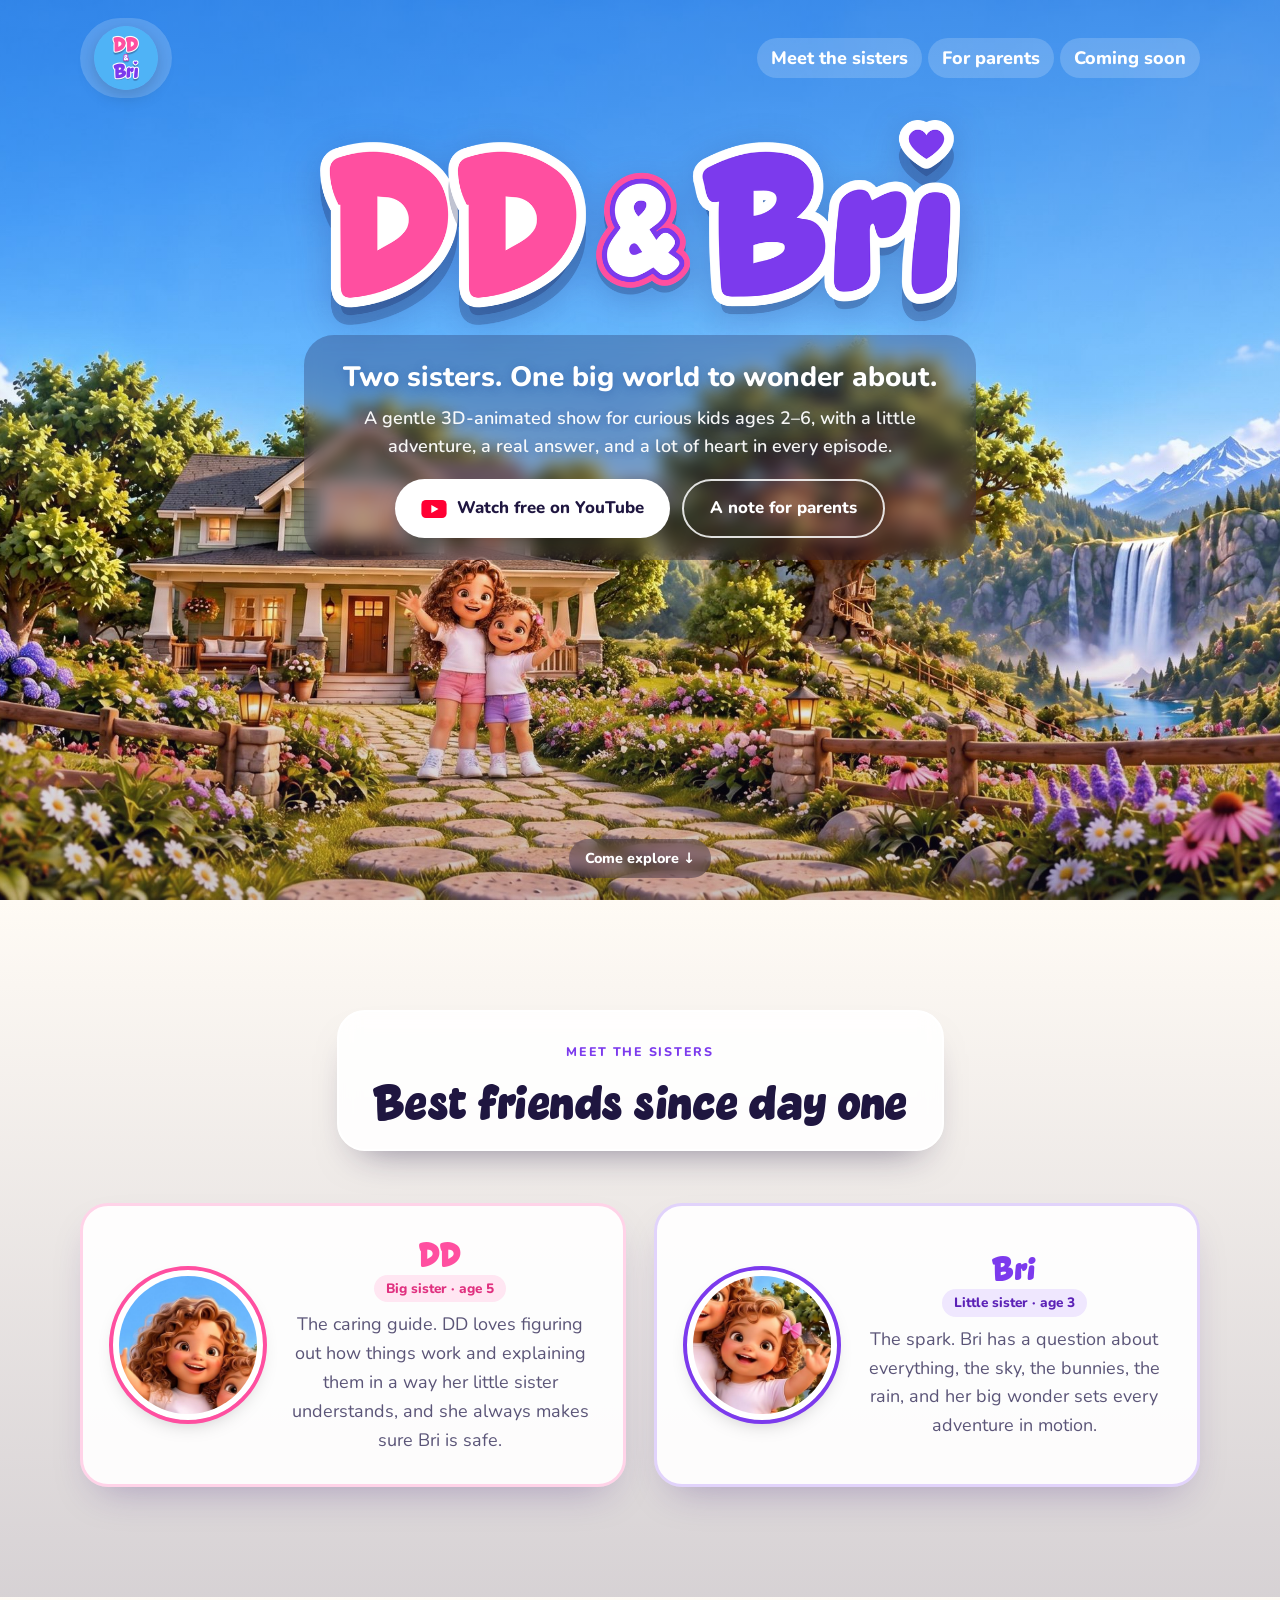
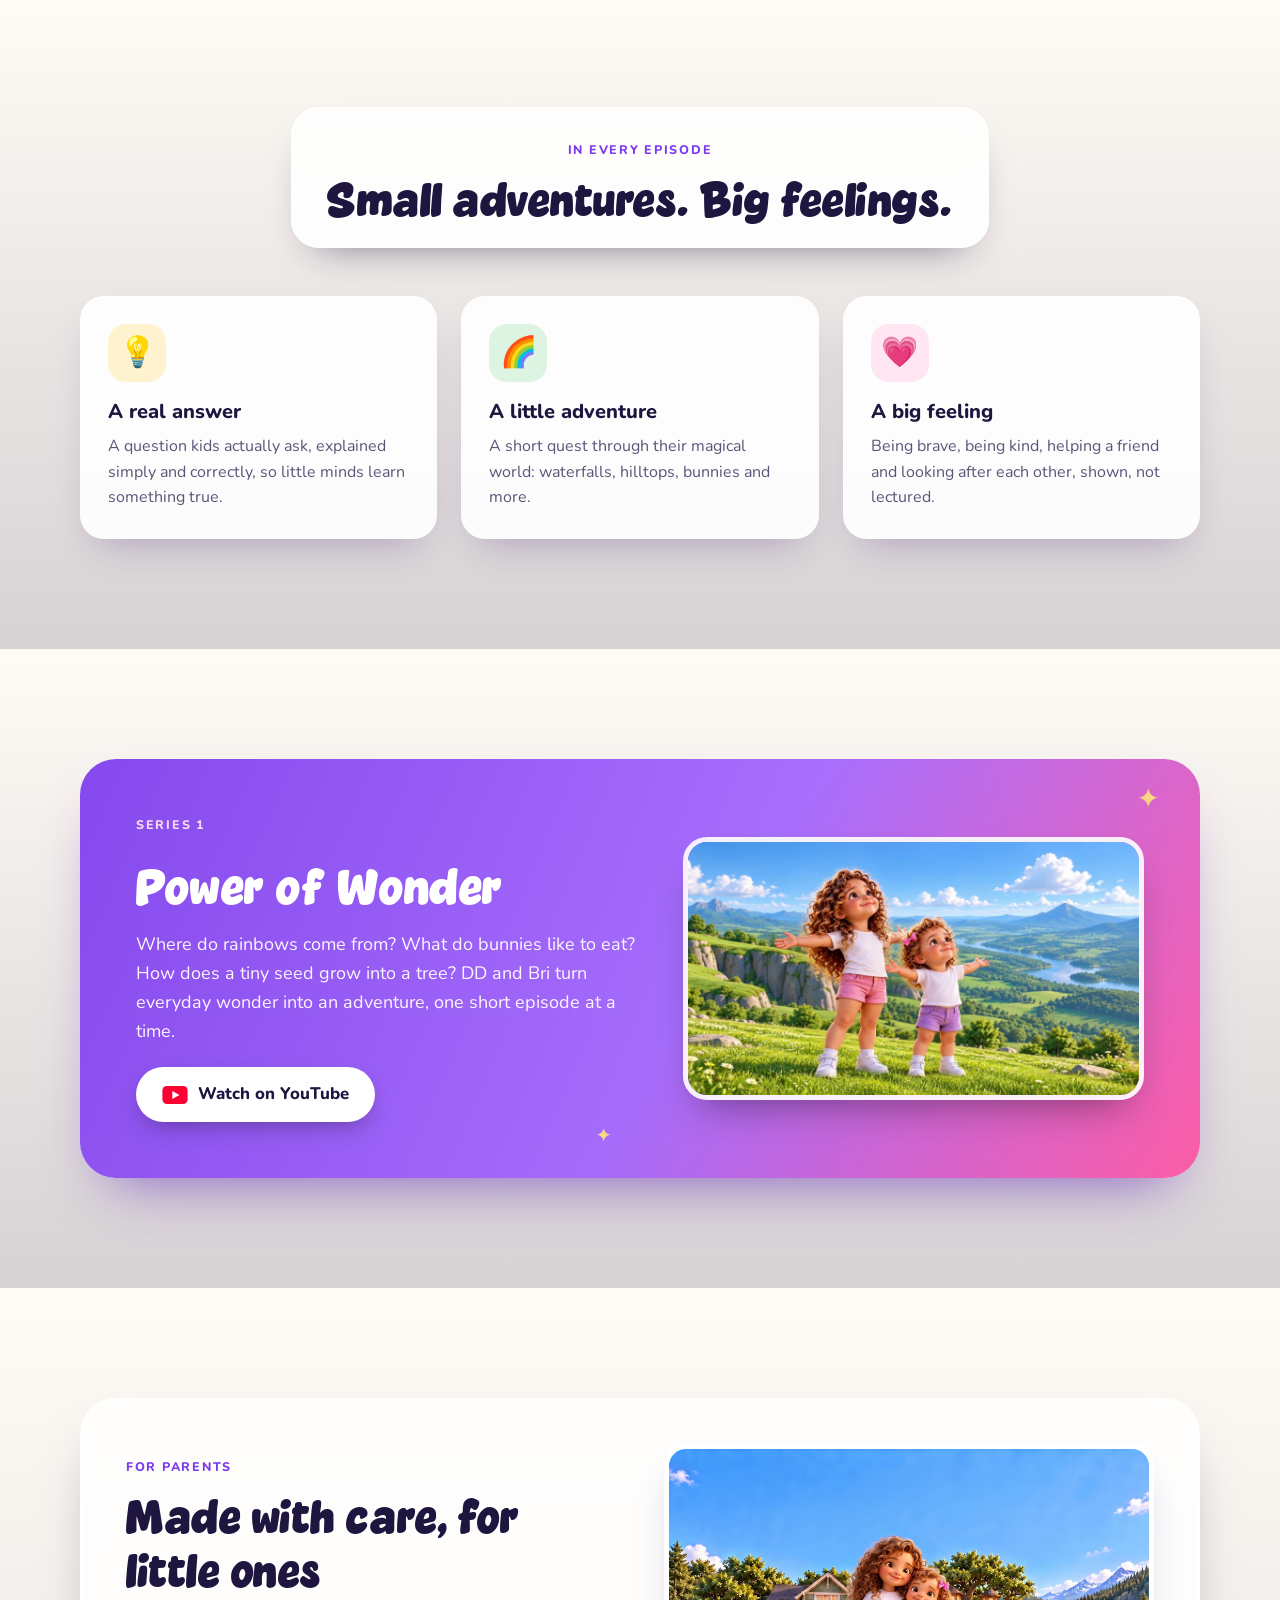
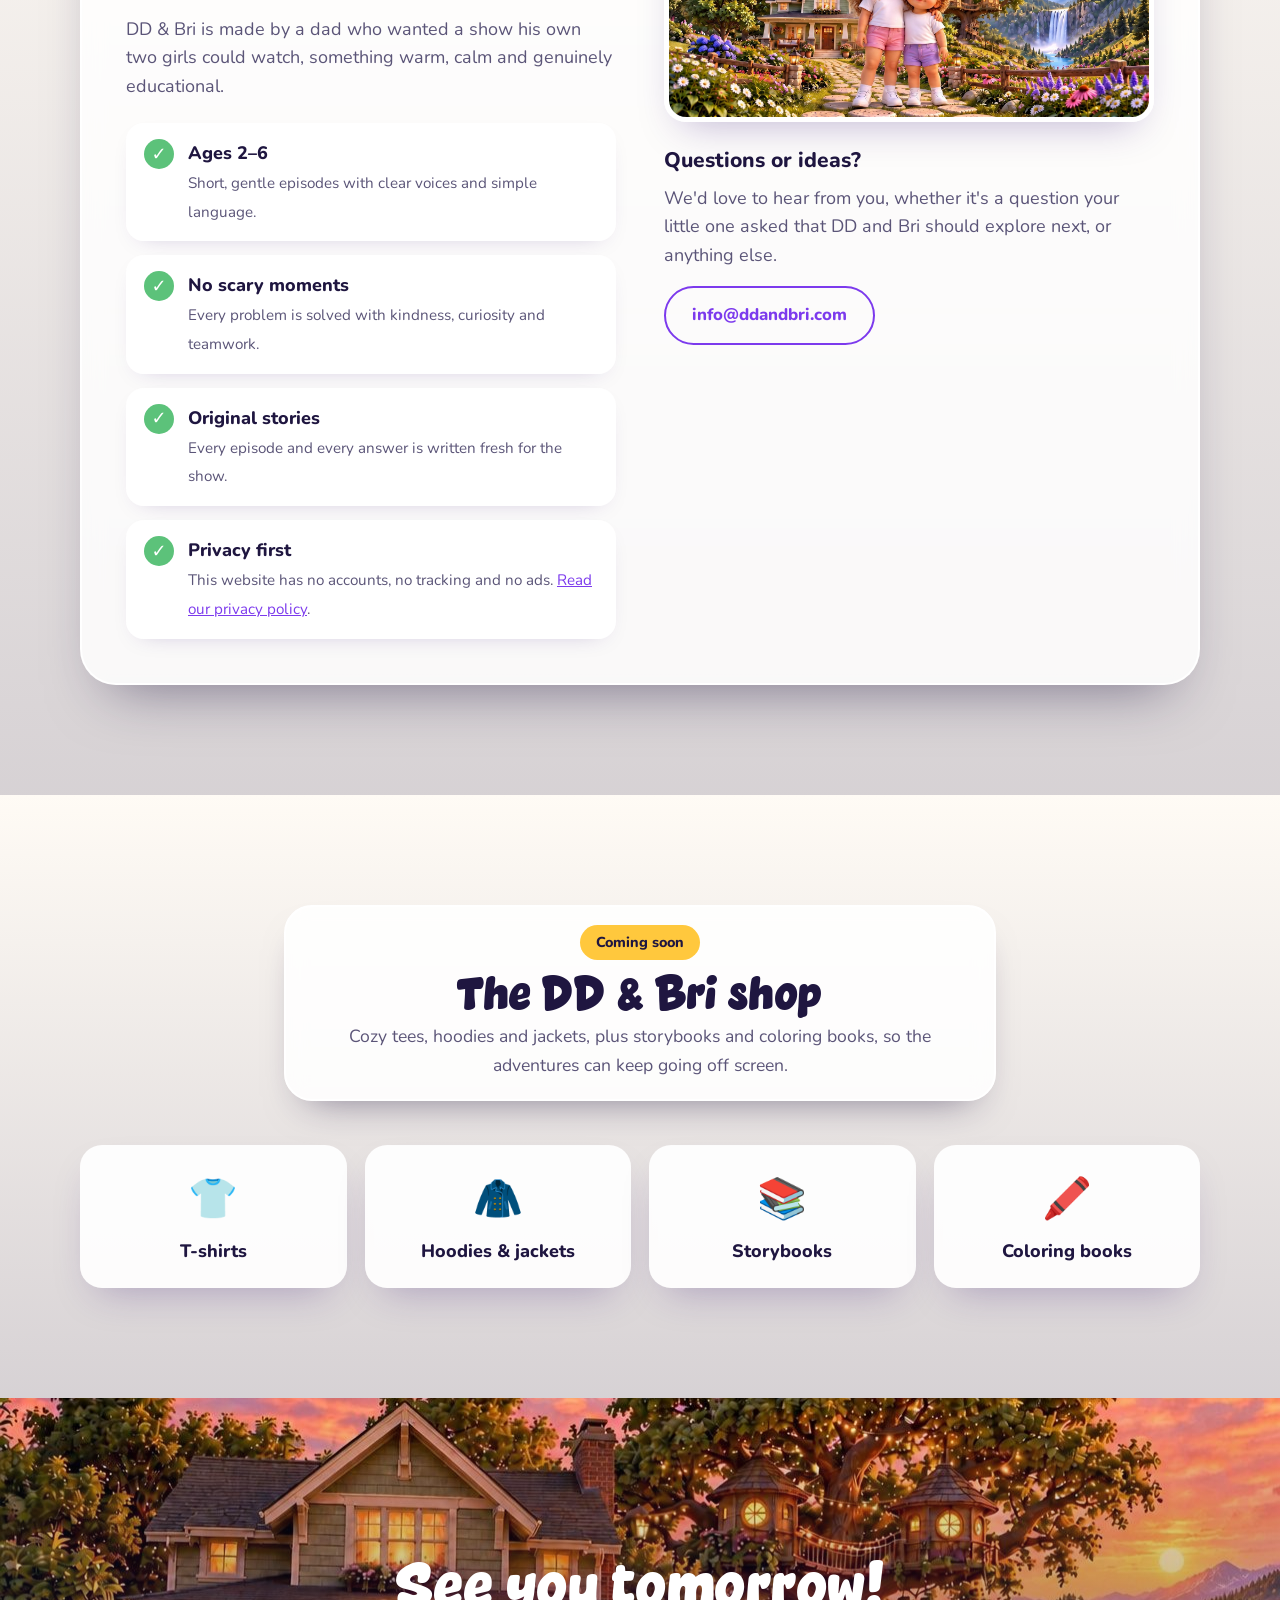
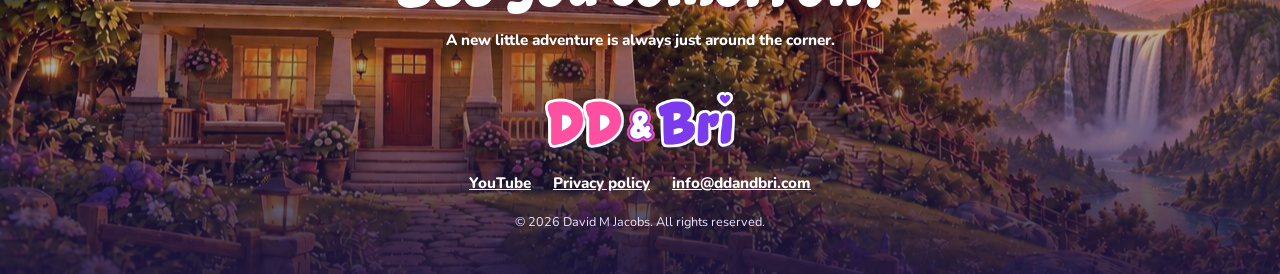
==== index.html @ 592b2008 "ddandbri.com: home page and privacy policy set in DD & Bri's world Co-Authored-By: Claude Opus 5.5 <" ====
<!doctype html>
<html lang="en">
<head>
<meta charset="utf-8">
<meta name="viewport" content="width=device-width,initial-scale=1">
<title>DD &amp; Bri — two sisters, one big world to wonder about</title>
<meta name="description" content="DD &amp; Bri is a gentle 3D-animated show for kids ages 2–6. Big sister DD and little sister Bri explore their world, answer curious questions and learn to be kind, brave and helpful.">
<meta property="og:title" content="DD &amp; Bri">
<meta property="og:description" content="Two sisters. One big world to wonder about. A gentle 3D-animated show for kids ages 2–6.">
<meta property="og:image" content="https://ddandbri.com/assets/og-image.jpg">
<meta property="og:url" content="https://ddandbri.com/">
<meta name="theme-color" content="#4FB3F6">
<link rel="icon" href="assets/favicon.png">
<link rel="apple-touch-icon" href="assets/apple-touch-icon.png">
<link rel="preload" href="assets/fonts/vaseline-extra.woff2" as="font" type="font/woff2" crossorigin>
<link rel="preload" href="assets/w-home-day.jpg" as="image">
<link rel="stylesheet" href="assets/site.css">
</head>
<body>

<header class="nav">
  <div class="wrap">
    <a href="/" aria-label="DD &amp; Bri home"><img class="mini-logo" src="assets/icon-256.png" alt="DD &amp; Bri"></a>
    <ul>
      <li><a href="#meet">Meet the sisters</a></li>
      <li><a href="#parents">For parents</a></li>
      <li><a href="#soon">Coming soon</a></li>
    </ul>
  </div>
</header>

<section class="hero world-hero" aria-label="Welcome to DD and Bri's world">
  <span class="cloud c1"></span><span class="cloud c2"></span><span class="cloud c3"></span>
  <div class="wrap">
    <h1><img class="logo" src="assets/logo.png" alt="DD &amp; Bri"></h1>
    <div class="hero-copy">
    <p class="tag">Two sisters. One big world to wonder about.</p>
    <p class="sub">A gentle 3D-animated show for curious kids ages 2–6, with a little adventure, a real answer, and a lot of heart in every episode.</p>
    <div class="btns">
      <a class="btn btn-yt" href="https://www.youtube.com/@DDandBriTV" target="_blank" rel="noopener">
        <svg viewBox="0 0 28 20" aria-hidden="true"><rect width="28" height="20" rx="5" fill="#FF0033"/><path d="M11 5.5v9l8-4.5z" fill="#fff"/></svg>
        Watch free on YouTube
      </a>
      <a class="btn btn-ghost" href="#parents">A note for parents</a>
    </div>
    </div>
  </div>
  <a class="scroll-cue" href="#meet">Come explore ↓</a>
</section>

<section id="meet" class="world" style="background-image:url(assets/waterfall.jpg)">
  <div class="wrap center">
    <div class="sign">
      <p class="eyebrow">Meet the sisters</p>
      <h2 class="display">Best friends since day one</h2>
    </div>
    <div class="sisters">
      <article class="sister dd">
        <img src="assets/dd.jpg" alt="DD, smiling with long curly hair" width="600" height="600">
        <div>
          <h3 class="display">DD</h3>
          <span class="age">Big sister · age 5</span>
          <p>The caring guide. DD loves figuring out how things work and explaining them in a way her little sister understands, and she always makes sure Bri is safe.</p>
        </div>
      </article>
      <article class="sister bri">
        <img src="assets/bri.jpg" alt="Bri, giggling with a pink bow in her hair" width="600" height="600">
        <div>
          <h3 class="display">Bri</h3>
          <span class="age">Little sister · age 3</span>
          <p>The spark. Bri has a question about everything, the sky, the bunnies, the rain, and her big wonder sets every adventure in motion.</p>
        </div>
      </article>
    </div>
  </div>
</section>

<section class="world" style="background-image:url(assets/w-valley.jpg)">
  <div class="wrap center">
    <div class="sign">
      <p class="eyebrow">In every episode</p>
      <h2 class="display">Small adventures. Big feelings.</h2>
    </div>
    <div class="features">
      <div class="feature"><div class="ico" aria-hidden="true">💡</div><h3>A real answer</h3><p>A question kids actually ask, explained simply and correctly, so little minds learn something true.</p></div>
      <div class="feature"><div class="ico" aria-hidden="true">🌈</div><h3>A little adventure</h3><p>A short quest through their magical world: waterfalls, hilltops, bunnies and more.</p></div>
      <div class="feature"><div class="ico" aria-hidden="true">💗</div><h3>A big feeling</h3><p>Being brave, being kind, helping a friend and looking after each other, shown, not lectured.</p></div>
    </div>
  </div>
</section>

<section class="world" style="background-image:url(assets/w-bridge.jpg)">
  <div class="wrap">
    <div class="series on-world">
      <span class="star" style="top:18px;right:40px;font-size:28px">✦</span>
      <span class="star" style="bottom:26px;left:46%;font-size:20px;animation-delay:-1.2s">✦</span>
      <div>
        <p class="eyebrow">Series 1</p>
        <h2 class="display">Power of Wonder</h2>
        <p>Where do rainbows come from? What do bunnies like to eat? How does a tiny seed grow into a tree? DD and Bri turn everyday wonder into an adventure, one short episode at a time.</p>
        <a class="btn btn-yt" href="https://www.youtube.com/@DDandBriTV" target="_blank" rel="noopener">
          <svg viewBox="0 0 28 20" aria-hidden="true"><rect width="28" height="20" rx="5" fill="#FF0033"/><path d="M11 5.5v9l8-4.5z" fill="#fff"/></svg>
          Watch on YouTube
        </a>
      </div>
      <img src="assets/hilltop.jpg" width="1920" height="1080" alt="DD and Bri on a sunny hilltop looking out over a river valley">
    </div>
  </div>
</section>

<section id="parents" class="world" style="background-image:url(assets/bunnies.jpg)">
  <div class="wrap">
    <div class="glass parents">
      <div>
        <p class="eyebrow">For parents</p>
        <h2 class="display">Made with care, for little ones</h2>
        <p style="margin:0;color:var(--ink-soft)">DD &amp; Bri is made by a dad who wanted a show his own two girls could watch, something warm, calm and genuinely educational.</p>
        <ul class="checks">
          <li><span class="k">✓</span><div><b>Ages 2–6</b><small>Short, gentle episodes with clear voices and simple language.</small></div></li>
          <li><span class="k">✓</span><div><b>No scary moments</b><small>Every problem is solved with kindness, curiosity and teamwork.</small></div></li>
          <li><span class="k">✓</span><div><b>Original stories</b><small>Every episode and every answer is written fresh for the show.</small></div></li>
          <li><span class="k">✓</span><div><b>Privacy first</b><small>This website has no accounts, no tracking and no ads. <a href="/privacy/">Read our privacy policy</a>.</small></div></li>
        </ul>
      </div>
      <div>
        <img src="assets/home-scene.jpg" width="1800" height="1005" alt="DD with her arm around her little sister Bri in front of their house" style="border-radius:22px;border:5px solid #fff;box-shadow:var(--shadow);margin-bottom:22px">
        <h3 style="margin:0 0 6px">Questions or ideas?</h3>
        <p style="margin:0 0 16px;color:var(--ink-soft)">We'd love to hear from you, whether it's a question your little one asked that DD and Bri should explore next, or anything else.</p>
        <a class="btn btn-ghost" style="color:var(--purple);border-color:var(--purple)" href="mailto:info@ddandbri.com">info@ddandbri.com</a>
      </div>
    </div>
  </div>
</section>

<section id="soon" class="world" style="background-image:url(assets/w-porch.jpg);background-position:center 30%">
  <div class="wrap center">
    <div class="sign">
      <span class="pill">Coming soon</span>
      <h2 class="display">The DD &amp; Bri shop</h2>
      <p class="lede" style="margin-top:4px">Cozy tees, hoodies and jackets, plus storybooks and coloring books, so the adventures can keep going off screen.</p>
    </div>
    <div class="soon">
      <div><span class="em" aria-hidden="true">👕</span>T-shirts</div>
      <div><span class="em" aria-hidden="true">🧥</span>Hoodies &amp; jackets</div>
      <div><span class="em" aria-hidden="true">📚</span>Storybooks</div>
      <div><span class="em" aria-hidden="true">🖍️</span>Coloring books</div>
    </div>
  </div>
</section>

<footer class="site-foot">
  <div class="wrap">
    <p class="display bye">See you tomorrow!</p>
    <p class="bye-sub">A new little adventure is always just around the corner.</p>
    <img class="f-logo" src="assets/logo.png" alt="DD &amp; Bri">
    <nav>
      <a href="https://www.youtube.com/@DDandBriTV" target="_blank" rel="noopener">YouTube</a>
      <a href="/privacy/">Privacy policy</a>
      <a href="mailto:info@ddandbri.com">info@ddandbri.com</a>
    </nav>
    <small>© 2026 David M Jacobs. All rights reserved.</small>
  </div>
</footer>
</body>
</html>
---- assets/site.css ----
@font-face{font-family:"Vaseline Extra";src:url(fonts/vaseline-extra.woff2) format("woff2");font-display:swap}
@font-face{font-family:Nunito;font-weight:400;src:url(fonts/nunito-latin-400-normal.woff2) format("woff2");font-display:swap}
@font-face{font-family:Nunito;font-weight:600;src:url(fonts/nunito-latin-600-normal.woff2) format("woff2");font-display:swap}
@font-face{font-family:Nunito;font-weight:800;src:url(fonts/nunito-latin-800-normal.woff2) format("woff2");font-display:swap}

:root{
  --pink:#FF4FA0; --pink-deep:#E0307F; --purple:#7C3AED; --purple-deep:#5B21B6;
  --sky:#4FB3F6; --sky-soft:#EAF6FF; --cream:#FFFBF5; --ink:#1F1640; --ink-soft:#5B5578;
  --sun:#FFC83D; --leaf:#5CC27A; --card:#FFFFFF; --line:#ECE6F5;
  --radius:28px; --shadow:0 18px 40px -18px rgba(60,30,120,.35);
}
*{box-sizing:border-box}
html{scroll-behavior:smooth}
body{margin:0;font-family:Nunito,system-ui,-apple-system,"Segoe UI",sans-serif;color:var(--ink);background:var(--cream);
  font-size:18px;line-height:1.6;-webkit-font-smoothing:antialiased}
img{max-width:100%;height:auto;display:block}
a{color:var(--purple)}
.wrap{width:min(1120px,100% - 40px);margin-inline:auto}
.display{font-family:"Vaseline Extra",Nunito,sans-serif;font-weight:400;letter-spacing:.5px;line-height:1.05}
.eyebrow{font-weight:800;text-transform:uppercase;letter-spacing:.14em;font-size:.78rem;color:var(--purple)}

/* nav */
.nav{position:absolute;inset:0 0 auto;z-index:5}
.nav .wrap{display:flex;align-items:center;justify-content:space-between;padding:18px 0}
.nav .mini-logo{width:64px;height:64px;border-radius:50%;box-shadow:0 6px 18px rgba(0,0,0,.18)}
.nav ul{display:flex;gap:6px;list-style:none;margin:0;padding:0}
.nav a{color:#fff;text-decoration:none;font-weight:800;padding:8px 14px;border-radius:999px;background:rgba(255,255,255,.18);backdrop-filter:blur(6px)}
.nav a:hover{background:rgba(255,255,255,.32)}

/* hero */
.hero{position:relative;overflow:hidden;background:var(--sky) url(sky.jpg) center/cover;padding:120px 0 0;text-align:center;color:#fff}
.hero h1{margin:0}
.hero .logo{width:min(640px,88%);margin:10px auto 6px;filter:drop-shadow(0 10px 18px rgba(30,40,120,.25));animation:pop .9s cubic-bezier(.2,1.6,.4,1) both}
.hero .tag{font-size:clamp(1.25rem,2.6vw,1.75rem);font-weight:800;margin:6px auto 4px;text-shadow:0 2px 10px rgba(20,60,140,.35)}
.hero .sub{max-width:620px;margin:0 auto 26px;font-weight:600;opacity:.95;text-shadow:0 1px 8px rgba(20,60,140,.35)}
.btns{display:flex;gap:12px;justify-content:center;flex-wrap:wrap}
.btn{display:inline-flex;align-items:center;gap:10px;font-weight:800;text-decoration:none;border-radius:999px;padding:14px 26px;font-size:1.05rem;transition:transform .15s ease,box-shadow .15s ease}
.btn:hover{transform:translateY(-2px)}
.btn-yt{background:#fff;color:var(--ink);box-shadow:0 10px 24px -8px rgba(0,0,0,.35)}
.btn-yt svg{width:26px;height:18px}
.btn-ghost{color:#fff;border:2px solid rgba(255,255,255,.85)}
.scene{position:relative;margin:46px auto 0;width:min(1000px,94%);border-radius:var(--radius) var(--radius) 0 0;overflow:hidden;box-shadow:0 -10px 40px rgba(20,40,120,.25);border:6px solid #fff;border-bottom:0}
.cloud{position:absolute;background:#fff;border-radius:999px;opacity:.85;filter:blur(.4px);animation:drift linear infinite}
.cloud::before,.cloud::after{content:"";position:absolute;background:#fff;border-radius:50%}
.cloud::before{width:55%;height:160%;left:15%;top:-70%}
.cloud::after{width:40%;height:120%;right:12%;top:-45%}
.c1{width:120px;height:34px;top:5%;left:-140px;animation-duration:48s}
.c2{width:90px;height:26px;top:2.5%;left:-120px;animation-duration:62s;animation-delay:-20s}
.c3{width:150px;height:40px;top:7%;left:-160px;animation-duration:75s;animation-delay:-45s}
@keyframes drift{to{transform:translateX(calc(100vw + 340px))}}
@keyframes pop{0%{transform:scale(.6);opacity:0}100%{transform:scale(1);opacity:1}}

/* sections */
section{padding:84px 0}
.center{text-align:center}
h2.display{font-size:clamp(2rem,4.6vw,3.2rem);margin:.2em 0 .35em}
.lede{max-width:640px;margin:0 auto;color:var(--ink-soft);font-size:1.1rem}

.sisters{display:grid;grid-template-columns:repeat(2,1fr);gap:28px;margin-top:44px}
.sister{background:var(--card);border-radius:var(--radius);padding:30px;box-shadow:var(--shadow);display:flex;gap:24px;align-items:center;border:3px solid transparent}
.sister.dd{border-color:#FFD3E8}.sister.bri{border-color:#E1D3FB}
.sister img{width:150px;height:150px!important;border-radius:50%;object-fit:cover;flex:none;border:6px solid #fff;box-shadow:0 8px 20px -6px rgba(0,0,0,.25)}
.sister.dd img{outline:4px solid var(--pink)}.sister.bri img{outline:4px solid var(--purple)}
.sister h3{margin:0;font-size:2.2rem}
.sister.dd h3{color:var(--pink)}.sister.bri h3{color:var(--purple)}
.sister .age{display:inline-block;font-weight:800;font-size:.85rem;padding:3px 12px;border-radius:999px;margin:2px 0 8px}
.sister.dd .age{background:#FFE6F2;color:var(--pink-deep)}.sister.bri .age{background:#EFE7FE;color:var(--purple-deep)}
.sister p{margin:0;color:var(--ink-soft)}

.band{background:linear-gradient(180deg,var(--sky-soft),#fff)}
.features{display:grid;grid-template-columns:repeat(3,1fr);gap:24px;margin-top:40px}
.feature{background:#fff;border-radius:24px;padding:28px;box-shadow:var(--shadow);text-align:left}
.feature .ico{width:58px;height:58px;border-radius:18px;display:grid;place-items:center;font-size:30px;margin-bottom:14px}
.feature:nth-child(1) .ico{background:#FFF3CF}.feature:nth-child(2) .ico{background:#DDF4E3}.feature:nth-child(3) .ico{background:#FFE6F2}
.feature h3{margin:0 0 6px;font-size:1.25rem}
.feature p{margin:0;color:var(--ink-soft);font-size:1rem}

.series{position:relative;overflow:hidden;border-radius:36px;background:linear-gradient(120deg,var(--purple),#9D5CFF 55%,var(--pink));color:#fff;padding:56px;display:grid;grid-template-columns:1.1fr 1fr;gap:40px;align-items:center;box-shadow:0 30px 60px -30px rgba(91,33,182,.7)}
.series .eyebrow{color:#FFE2F1}
.series h2{margin:.15em 0 .3em;font-size:clamp(2.2rem,5vw,3.4rem)}
.series p{margin:0 0 22px;opacity:.95}
.series img{border-radius:24px;border:5px solid rgba(255,255,255,.9);box-shadow:0 20px 40px -18px rgba(0,0,0,.45)}
.star{position:absolute;color:#FFE27A;opacity:.9;animation:twinkle 2.6s ease-in-out infinite}
@keyframes twinkle{50%{transform:scale(.6) rotate(20deg);opacity:.35}}

.parents{display:grid;grid-template-columns:1fr 1fr;gap:48px;align-items:start}
.checks{list-style:none;padding:0;margin:22px 0 0;display:grid;gap:14px}
.checks li{display:flex;gap:14px;align-items:flex-start;background:#fff;border-radius:18px;padding:16px 18px;box-shadow:0 8px 24px -16px rgba(60,30,120,.35)}
.checks b{display:block}
.checks span.k{flex:none;width:30px;height:30px;border-radius:50%;background:var(--leaf);color:#fff;display:grid;place-items:center;font-weight:800}
.checks small{color:var(--ink-soft);font-size:.95rem}
.note{background:#fff;border-radius:var(--radius);padding:30px;box-shadow:var(--shadow);border:2px dashed #E1D3FB}
.note h3{margin-top:0}

.soon{display:grid;grid-template-columns:repeat(4,1fr);gap:18px;margin-top:36px}
.soon div{background:#fff;border-radius:22px;padding:22px 14px;text-align:center;box-shadow:var(--shadow);font-weight:800}
.soon .em{font-size:40px;display:block;margin-bottom:6px}
.pill{display:inline-block;background:var(--sun);color:var(--ink);font-weight:800;border-radius:999px;padding:6px 16px;font-size:.9rem}

footer{background:var(--ink);color:#CFC8EA;padding:44px 0;font-size:.95rem}
footer .wrap{display:flex;flex-wrap:wrap;gap:20px;justify-content:space-between;align-items:center}
footer a{color:#fff;font-weight:700}
footer .f-logo{width:150px}
footer nav{display:flex;gap:18px;flex-wrap:wrap}

/* privacy page */
.page-hero{background:var(--sky) url(sky.jpg) center/cover;padding:110px 0 60px;text-align:center;color:#fff}
.page-hero h1{font-size:clamp(2.4rem,6vw,3.6rem);margin:0;text-shadow:0 3px 12px rgba(20,60,140,.35)}
.page-hero p{margin:8px 0 0;font-weight:700}
.legal{background:#fff;border-radius:var(--radius);box-shadow:var(--shadow);padding:48px;margin:-30px auto 80px;position:relative;max-width:860px}
.legal h2{font-size:1.35rem;margin:1.8em 0 .4em;color:var(--purple-deep)}
.legal h2:first-child{margin-top:0}
.legal p,.legal li{color:#3A3355}
.legal .summary{background:var(--sky-soft);border-radius:18px;padding:18px 22px;margin-bottom:10px}

@media (max-width:860px){
  .sisters,.features,.parents,.series{grid-template-columns:1fr}
  .soon{grid-template-columns:repeat(2,1fr)}
  .series{padding:34px}
  .nav ul{display:none}
  .sister{flex-direction:column;text-align:center}
  .legal{padding:28px}
}
@media (prefers-reduced-motion:reduce){*{animation:none!important;transition:none!important}}

.hero .wrap{position:relative;z-index:2}
.cloud{z-index:1}
.scene{z-index:2}
.hero .tag,.hero .sub{position:relative}
@media (max-width:860px){.c1,.c2,.c3{top:1.2%}.c3{display:none}}

/* ===== World backdrops (v2) ===== */
.hero.world-hero{min-height:100vh;min-height:100svh;padding:110px 0 0;display:flex;flex-direction:column;justify-content:flex-start;
  background:url(w-home-day.jpg) center 78%/cover no-repeat}
.hero.world-hero::before{content:"";position:absolute;inset:0;background:linear-gradient(180deg,rgba(40,120,220,.55) 0%,rgba(79,179,246,.15) 38%,rgba(0,0,0,0) 60%,rgba(31,22,64,.25) 100%);z-index:0}
.hero.world-hero .scroll-cue{position:absolute;left:50%;bottom:22px;transform:translateX(-50%);z-index:2;color:#fff;font-weight:800;font-size:.9rem;
  background:rgba(31,22,64,.35);backdrop-filter:blur(6px);padding:8px 16px;border-radius:999px;text-decoration:none;animation:bob 2.4s ease-in-out infinite}
@keyframes bob{50%{transform:translate(-50%,6px)}}
.world{position:relative;background-size:cover;background-position:center;isolation:isolate;padding:110px 0}
.world::before{content:"";position:absolute;inset:0;z-index:-1;background:linear-gradient(180deg,rgba(255,251,245,.10),rgba(31,22,64,.18))}
@media (min-width:900px) and (hover:hover){.world,.site-foot{background-attachment:fixed}}
.glass{background:rgba(255,255,255,.84);backdrop-filter:blur(12px) saturate(1.2);-webkit-backdrop-filter:blur(12px) saturate(1.2);
  border:2px solid rgba(255,255,255,.9);border-radius:36px;box-shadow:0 30px 60px -30px rgba(31,22,64,.55);padding:44px}
.sign{display:inline-block;background:rgba(255,255,255,.88);backdrop-filter:blur(10px);border-radius:28px;padding:18px 34px 20px;
  box-shadow:0 20px 40px -24px rgba(31,22,64,.6);border:2px solid #fff;margin-bottom:8px}
.sign h2{margin:.1em 0 0}
.world .feature,.world .sister,.world .soon div,.world .checks li{background:rgba(255,255,255,.93)}
.series.on-world{background:linear-gradient(120deg,rgba(124,58,237,.92),rgba(157,92,255,.88) 55%,rgba(255,79,160,.9))}
.site-foot{position:relative;isolation:isolate;color:#fff;text-align:center;padding:150px 0 40px;background:url(w-home-sunset.jpg) center 60%/cover no-repeat}
.site-foot::before{content:"";position:absolute;inset:0;z-index:-1;background:linear-gradient(180deg,rgba(31,22,64,0) 0%,rgba(31,22,64,.25) 45%,rgba(31,22,64,.88) 100%)}
.site-foot .bye{font-size:clamp(2.4rem,6vw,4.2rem);margin:0 0 10px;text-shadow:0 4px 18px rgba(80,20,60,.55)}
.site-foot .bye-sub{font-weight:700;margin:0 0 40px;text-shadow:0 2px 10px rgba(0,0,0,.4)}
.site-foot .f-logo{width:190px;margin:0 auto 18px;filter:drop-shadow(0 6px 14px rgba(0,0,0,.35))}
.site-foot nav{display:flex;gap:22px;justify-content:center;flex-wrap:wrap;margin-bottom:14px}
.site-foot a{color:#fff;font-weight:800}
.site-foot small{color:#E8E2FF}
@media (max-width:860px){.glass{padding:26px;border-radius:28px}.world{padding:80px 0}.sign{padding:14px 22px}}
.site-foot .wrap{display:block}
.hero-copy{display:inline-block;margin-top:4px;padding:14px 26px 22px;border-radius:30px;background:rgba(31,22,64,.28);backdrop-filter:blur(8px);-webkit-backdrop-filter:blur(8px);max-width:720px}
.hero-copy .sub{margin-bottom:18px}
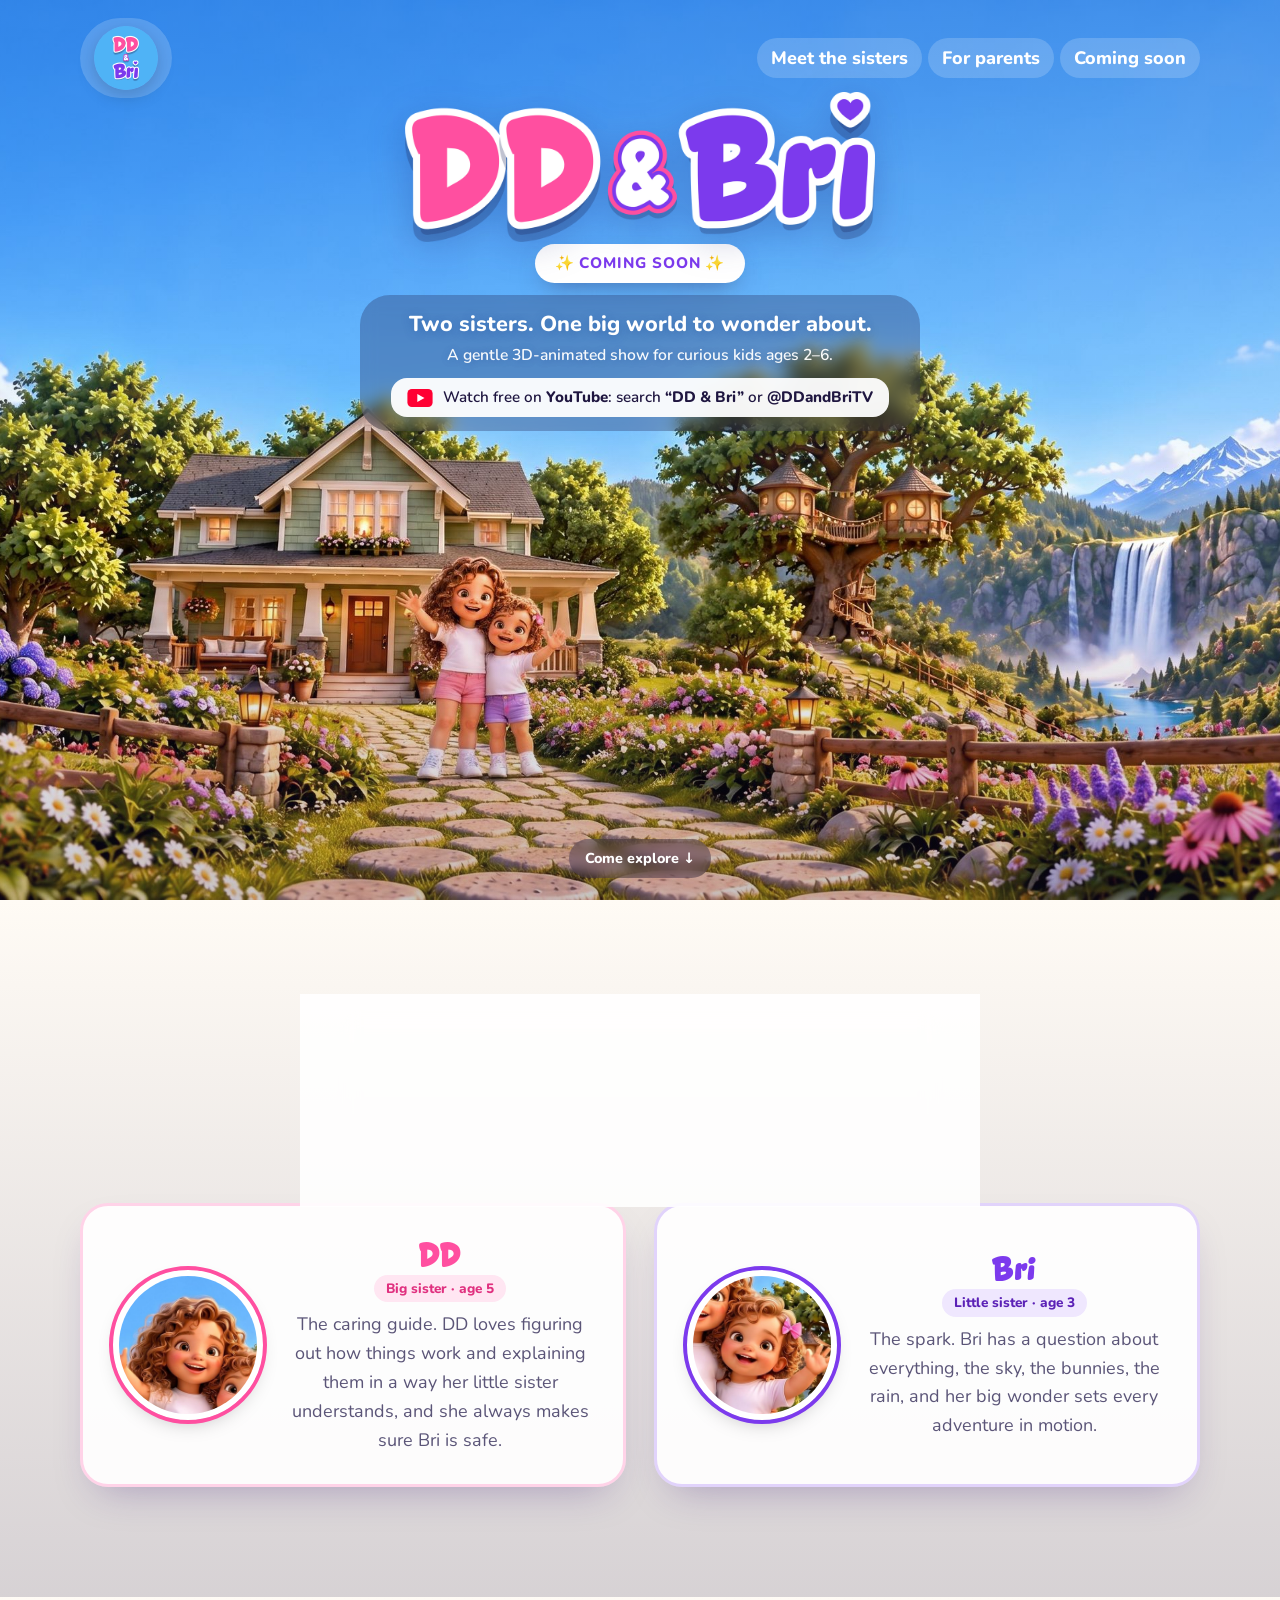
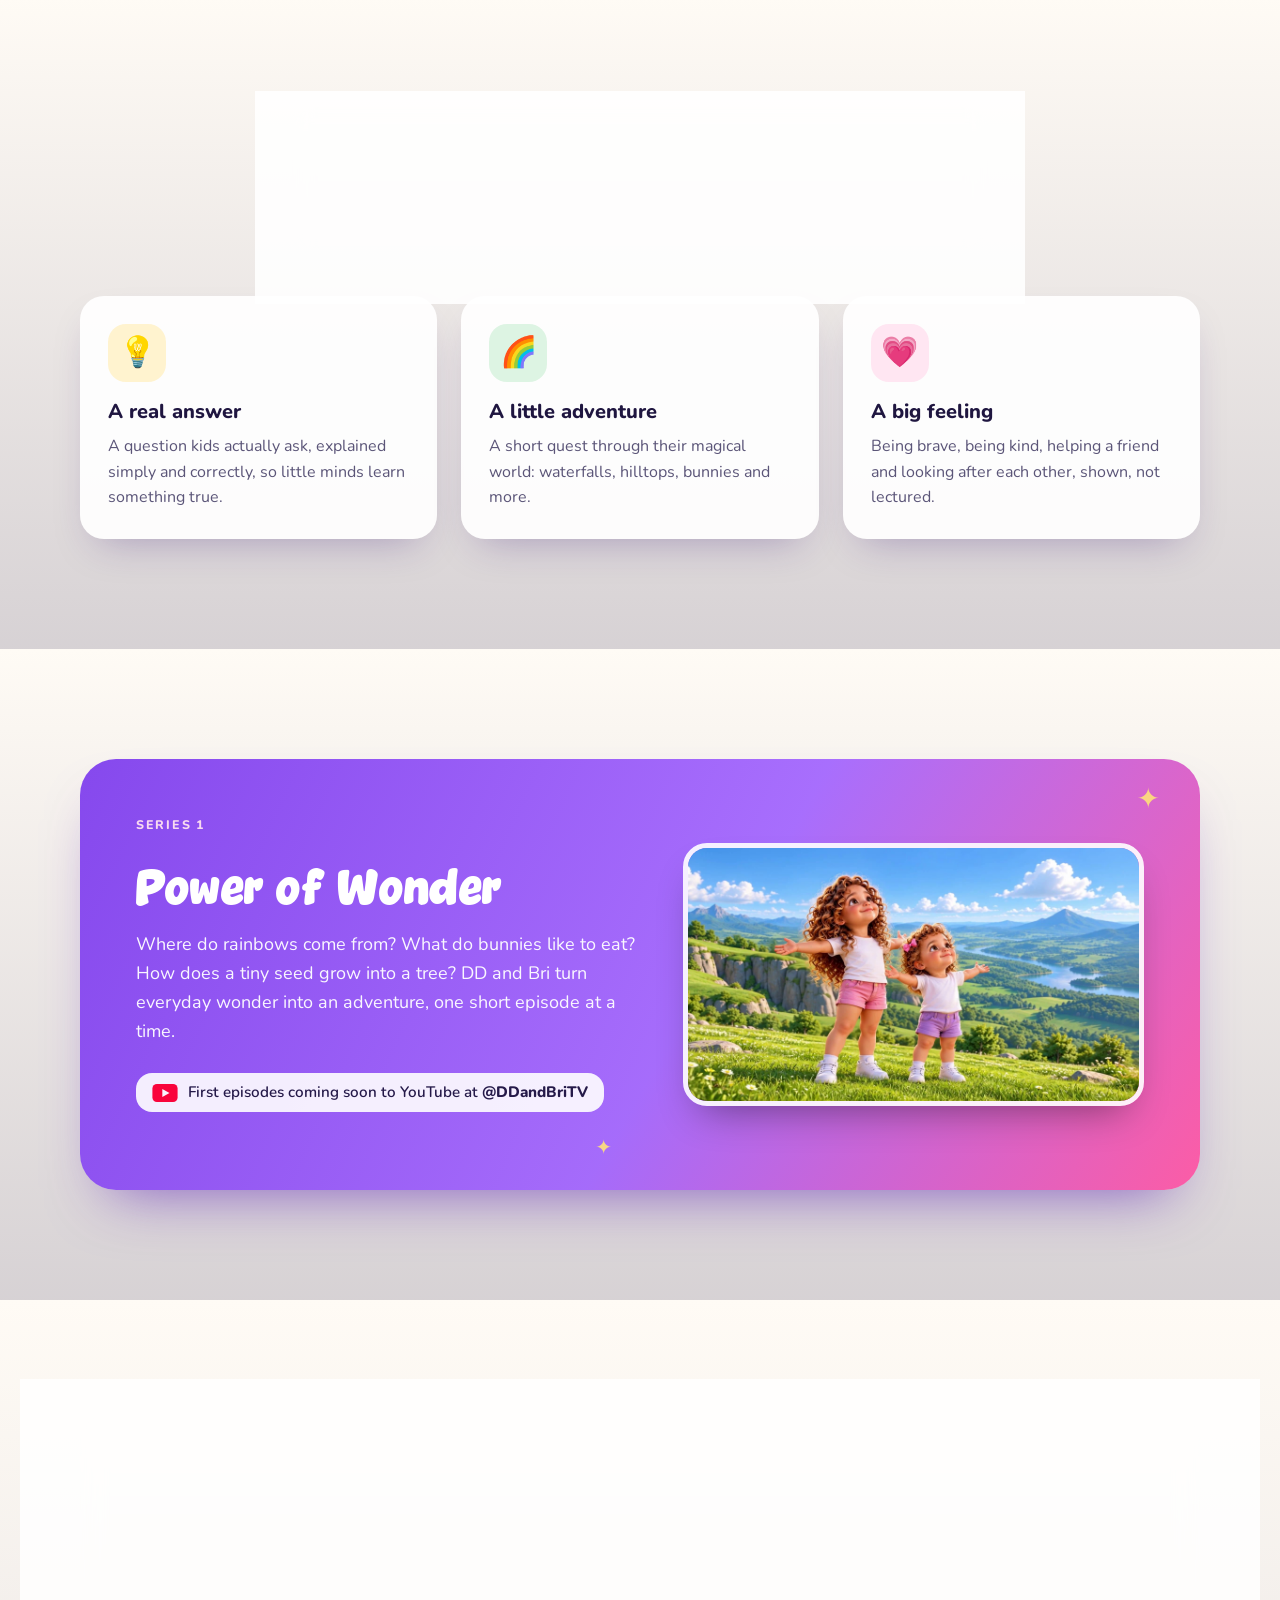
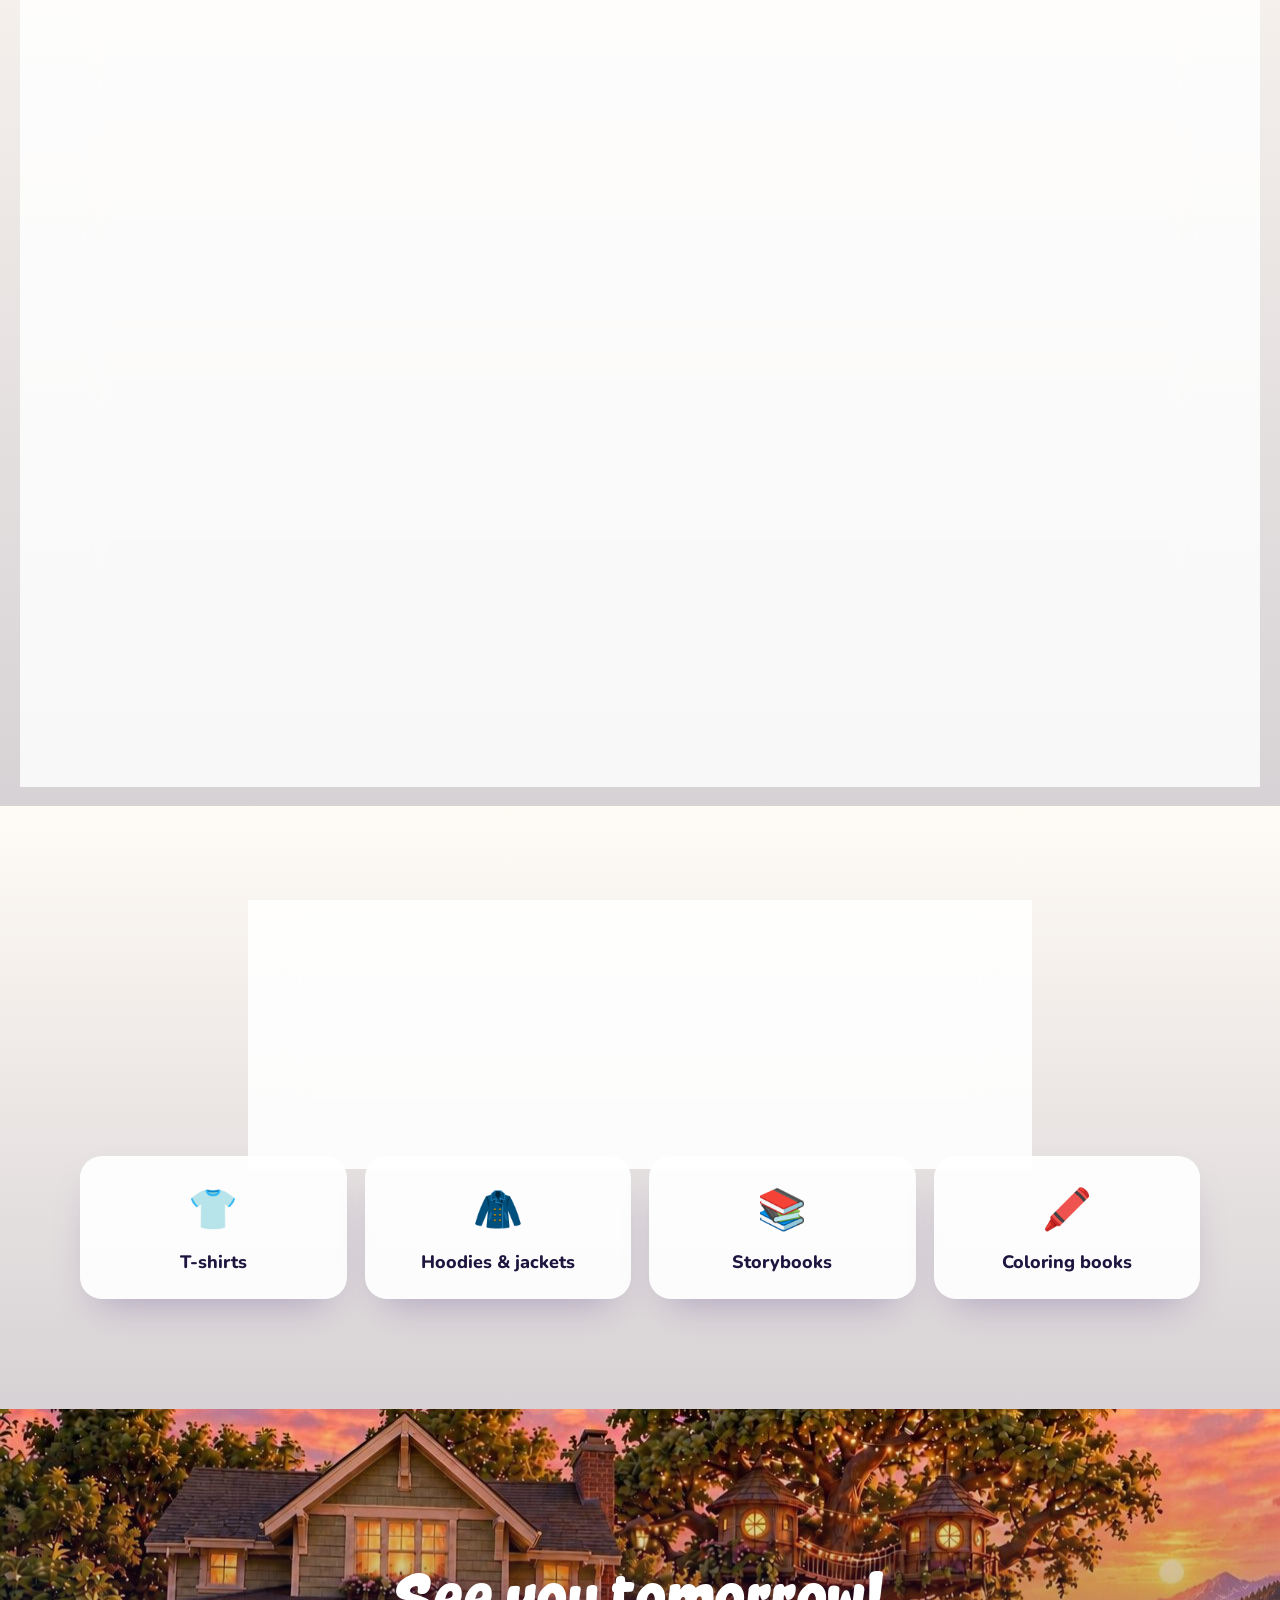
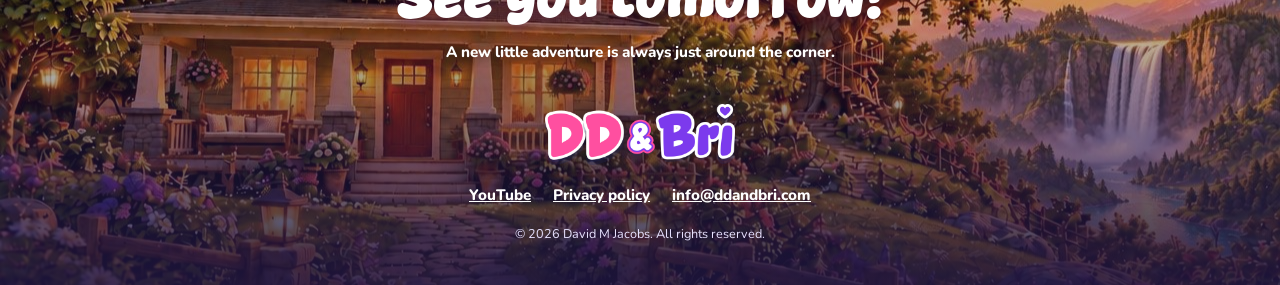
==== commit 6bb342b6: "Hero: keep the girls visible, add Coming soon, make YouTube an info badge Co-Authored-By: Claude Opu" ====
--- a/index.html
+++ b/index.html
@@ -33,16 +33,14 @@
   <span class="cloud c1"></span><span class="cloud c2"></span><span class="cloud c3"></span>
   <div class="wrap">
     <h1><img class="logo" src="assets/logo.png" alt="DD &amp; Bri"></h1>
+    <p class="soon-pill"><span aria-hidden="true">✨</span> Coming soon <span aria-hidden="true">✨</span></p>
     <div class="hero-copy">
-    <p class="tag">Two sisters. One big world to wonder about.</p>
-    <p class="sub">A gentle 3D-animated show for curious kids ages 2–6, with a little adventure, a real answer, and a lot of heart in every episode.</p>
-    <div class="btns">
-      <a class="btn btn-yt" href="https://www.youtube.com/@DDandBriTV" target="_blank" rel="noopener">
+      <p class="tag">Two sisters. One big world to wonder about.</p>
+      <p class="sub">A gentle 3D-animated show for curious kids ages 2–6.</p>
+      <p class="where">
         <svg viewBox="0 0 28 20" aria-hidden="true"><rect width="28" height="20" rx="5" fill="#FF0033"/><path d="M11 5.5v9l8-4.5z" fill="#fff"/></svg>
-        Watch free on YouTube
-      </a>
-      <a class="btn btn-ghost" href="#parents">A note for parents</a>
-    </div>
+        <span>Watch free on <b>YouTube</b>: search <b>“DD &amp; Bri”</b> or <b>@DDandBriTV</b></span>
+      </p>
     </div>
   </div>
   <a class="scroll-cue" href="#meet">Come explore ↓</a>
@@ -98,10 +96,10 @@
         <p class="eyebrow">Series 1</p>
         <h2 class="display">Power of Wonder</h2>
         <p>Where do rainbows come from? What do bunnies like to eat? How does a tiny seed grow into a tree? DD and Bri turn everyday wonder into an adventure, one short episode at a time.</p>
-        <a class="btn btn-yt" href="https://www.youtube.com/@DDandBriTV" target="_blank" rel="noopener">
+        <p class="where on-dark">
           <svg viewBox="0 0 28 20" aria-hidden="true"><rect width="28" height="20" rx="5" fill="#FF0033"/><path d="M11 5.5v9l8-4.5z" fill="#fff"/></svg>
-          Watch on YouTube
-        </a>
+          <span>First episodes coming soon to YouTube at <b>@DDandBriTV</b></span>
+        </p>
       </div>
       <img src="assets/hilltop.jpg" width="1920" height="1080" alt="DD and Bri on a sunny hilltop looking out over a river valley">
     </div>
--- a/assets/site.css
+++ b/assets/site.css
@@ -158,3 +158,23 @@
 .site-foot .wrap{display:block}
 .hero-copy{display:inline-block;margin-top:4px;padding:14px 26px 22px;border-radius:30px;background:rgba(31,22,64,.28);backdrop-filter:blur(8px);-webkit-backdrop-filter:blur(8px);max-width:720px}
 .hero-copy .sub{margin-bottom:18px}
+
+/* ===== Hero v3 (2026-11-10): girls visible, coming soon, info badge ===== */
+.hero.world-hero{padding-top:92px;background-position:center 92%}
+.hero.world-hero .logo{width:min(470px,80%);margin:0 auto}
+.soon-pill{display:table;margin:2px auto 12px;padding:7px 20px;border-radius:999px;background:#fff;color:var(--purple);
+  font-weight:800;letter-spacing:.06em;text-transform:uppercase;font-size:.95rem;box-shadow:0 10px 24px -10px rgba(31,22,64,.5)}
+.hero-copy{display:block;margin:0 auto;padding:12px 22px 14px;max-width:560px}
+.hero.world-hero .tag{font-size:clamp(1.05rem,2vw,1.35rem);margin:0 0 2px}
+.hero.world-hero .sub{margin:0 0 10px;font-size:.98rem}
+.where{display:inline-flex;align-items:center;gap:10px;margin:0;padding:9px 16px;border-radius:16px;background:rgba(255,255,255,.95);
+  color:var(--ink);font-weight:600;font-size:.95rem;line-height:1.35;text-align:left;cursor:default}
+.where svg{width:26px;height:18px;flex:none}
+.where.on-dark{margin-top:6px}
+@media (max-width:860px){
+  .hero.world-hero{padding-top:80px;background-position:36% 100%}
+  .hero.world-hero .logo{width:min(300px,74%)}
+  .hero-copy{margin:0 16px;padding:10px 14px 12px}
+  .hero.world-hero .sub{display:none}
+  .where{font-size:.85rem;padding:8px 12px}
+}
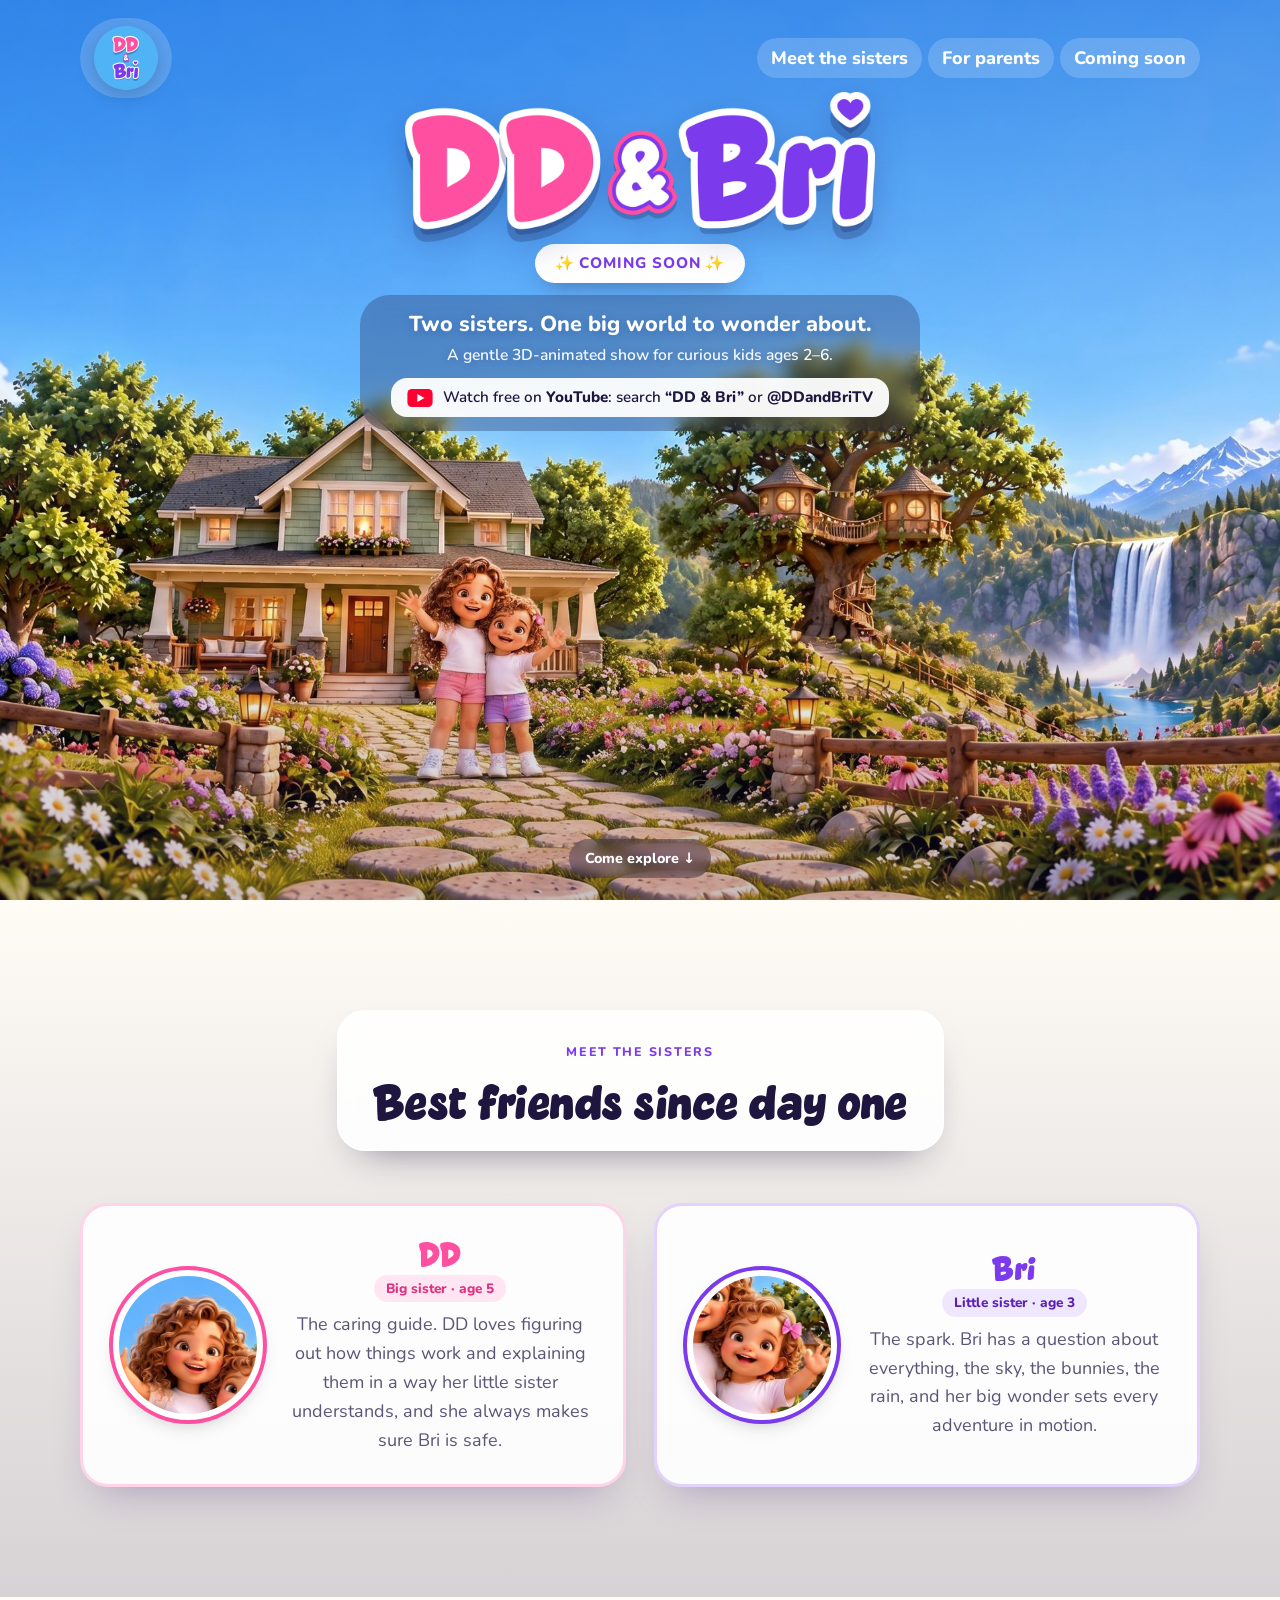
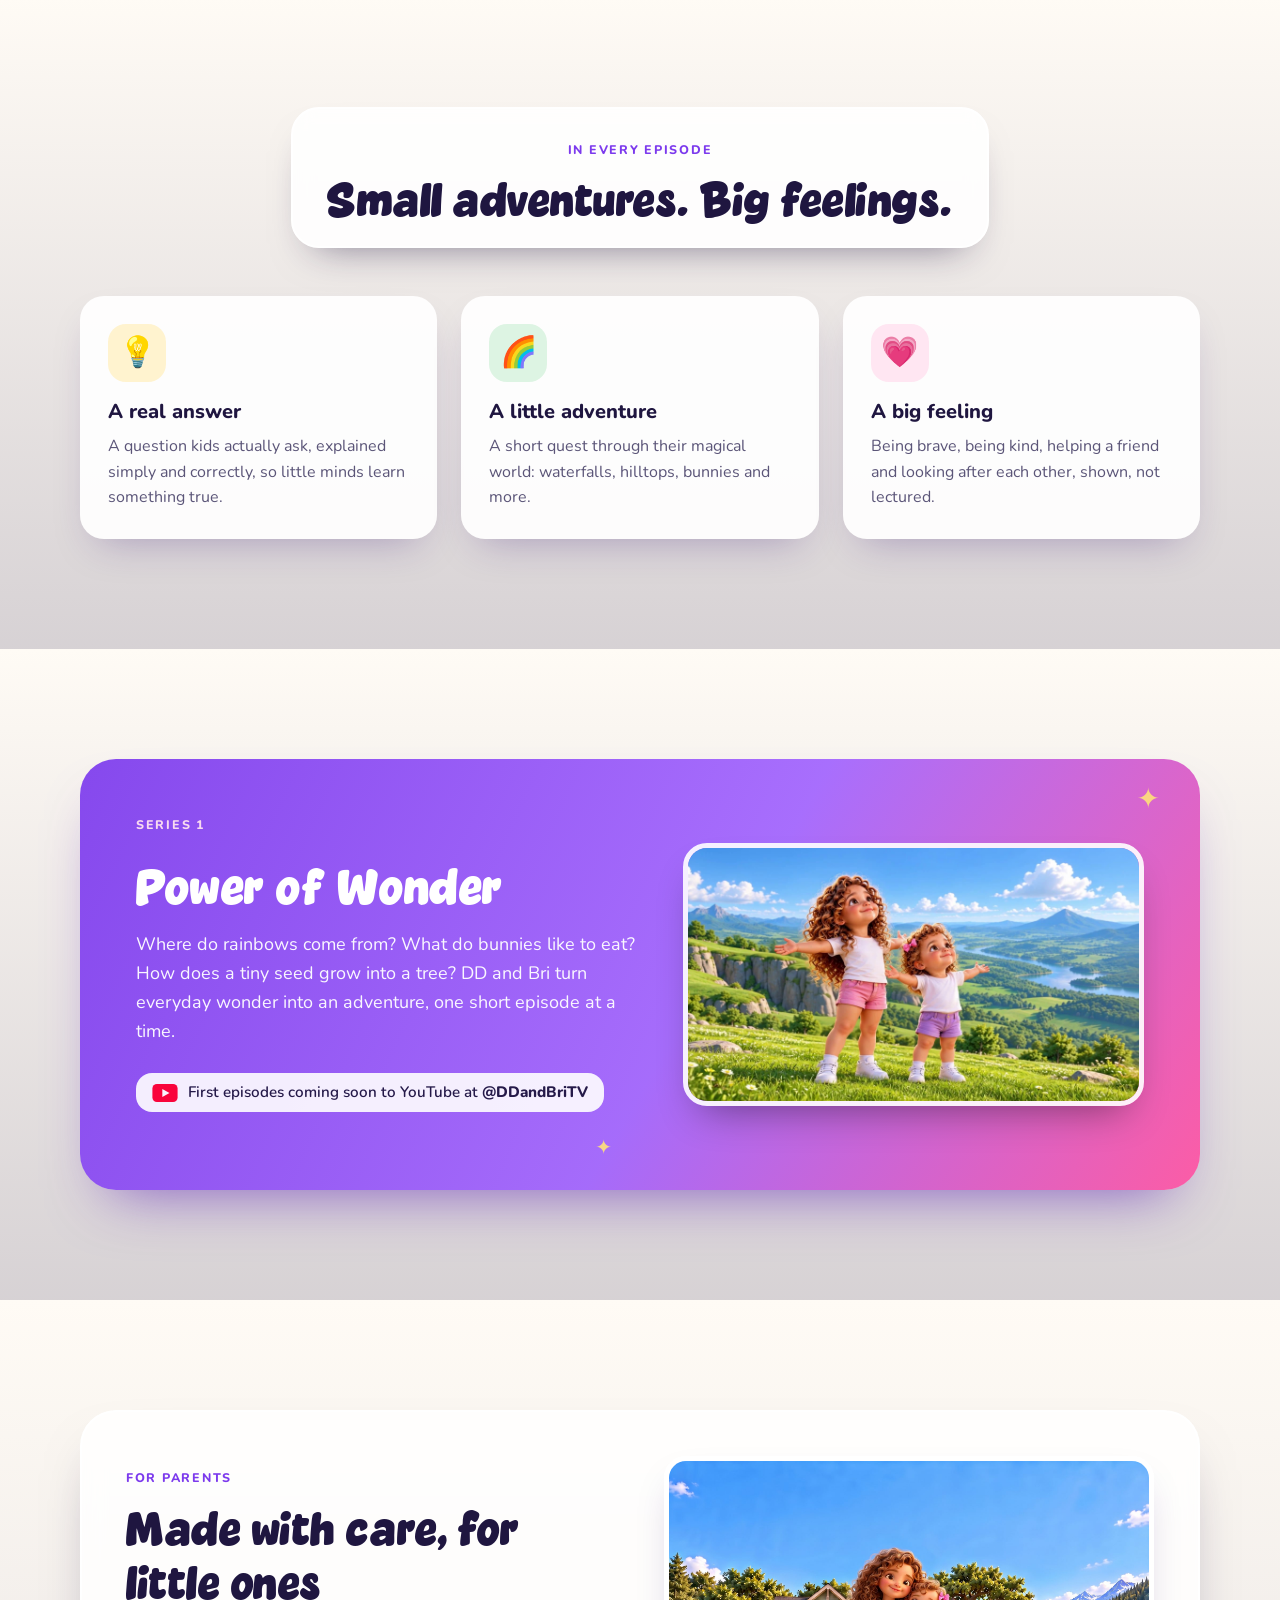
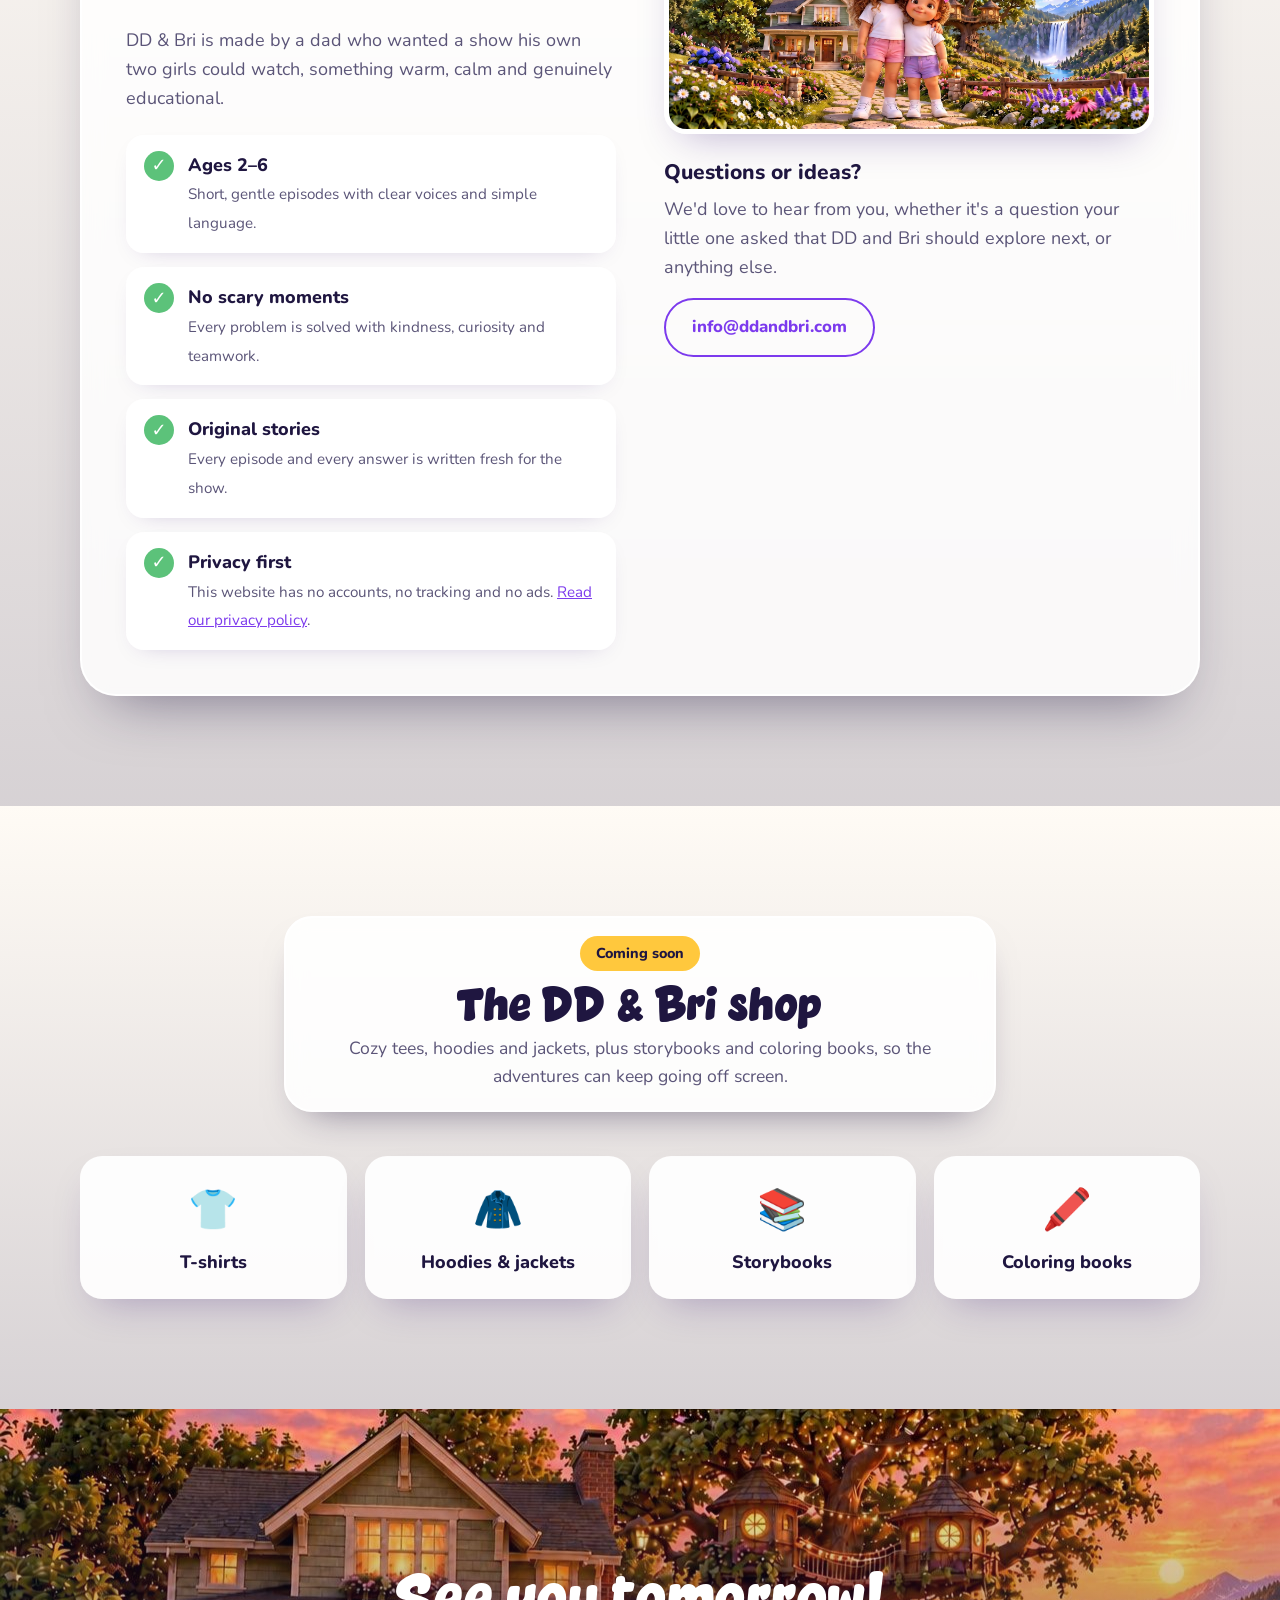
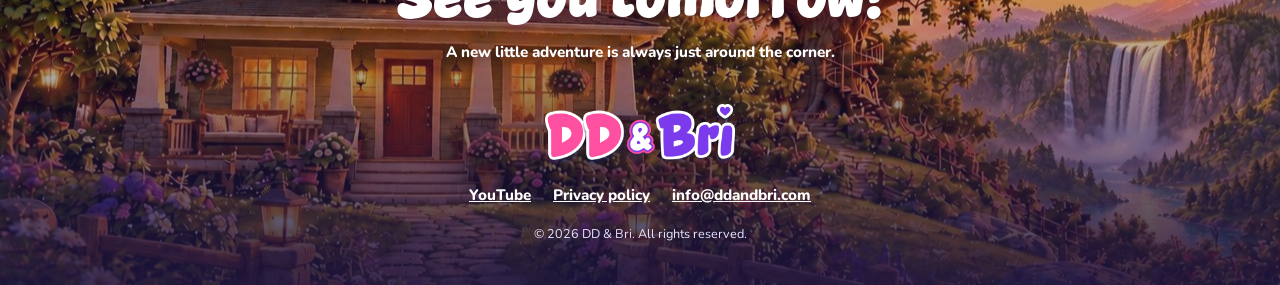
==== commit 4f0d2c14: "Footer copyright: DD & Bri Co-Authored-By: Claude Opus 5.5 <noreply@anthropic.com> Claude-Session: h" ====
--- a/index.html
+++ b/index.html
@@ -156,7 +156,7 @@
       <a href="/privacy/">Privacy policy</a>
       <a href="mailto:info@ddandbri.com">info@ddandbri.com</a>
     </nav>
-    <small>© 2026 David M Jacobs. All rights reserved.</small>
+    <small>© 2026 DD &amp; Bri. All rights reserved.</small>
   </div>
 </footer>
 </body>
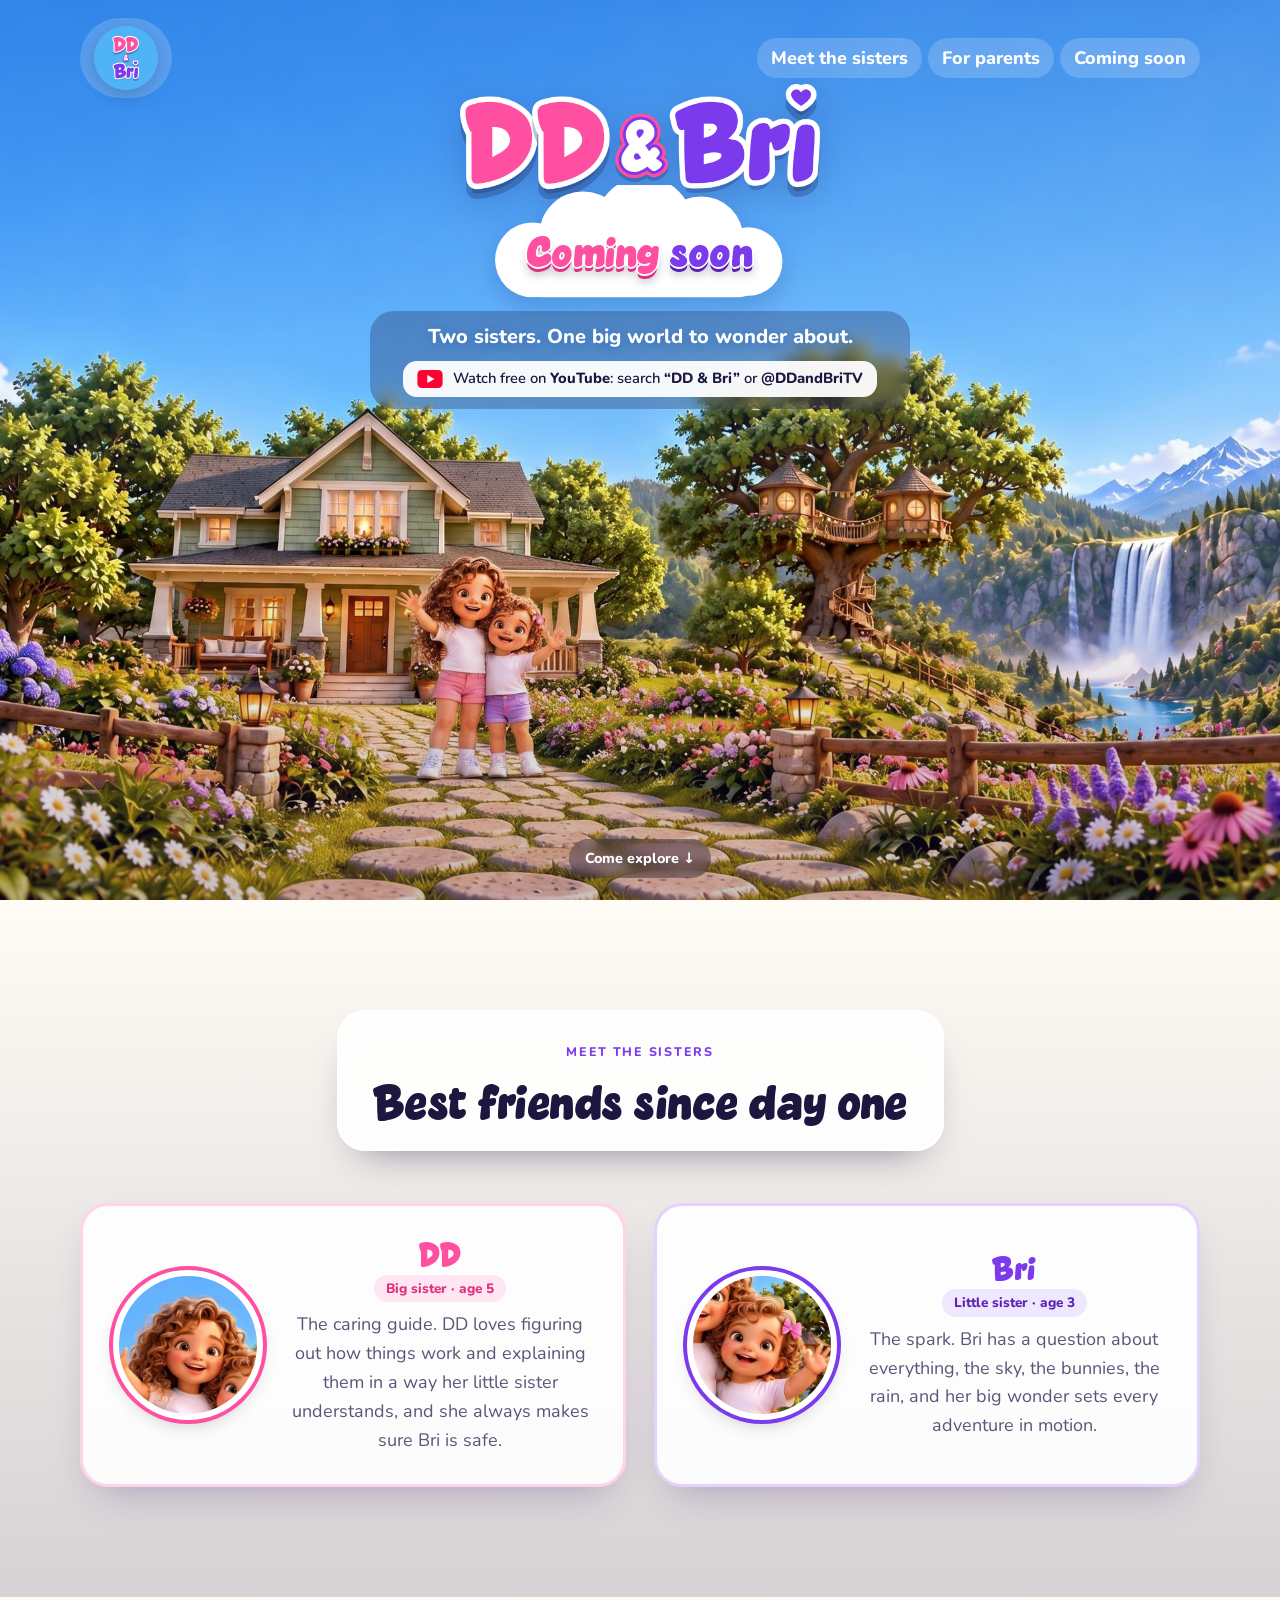
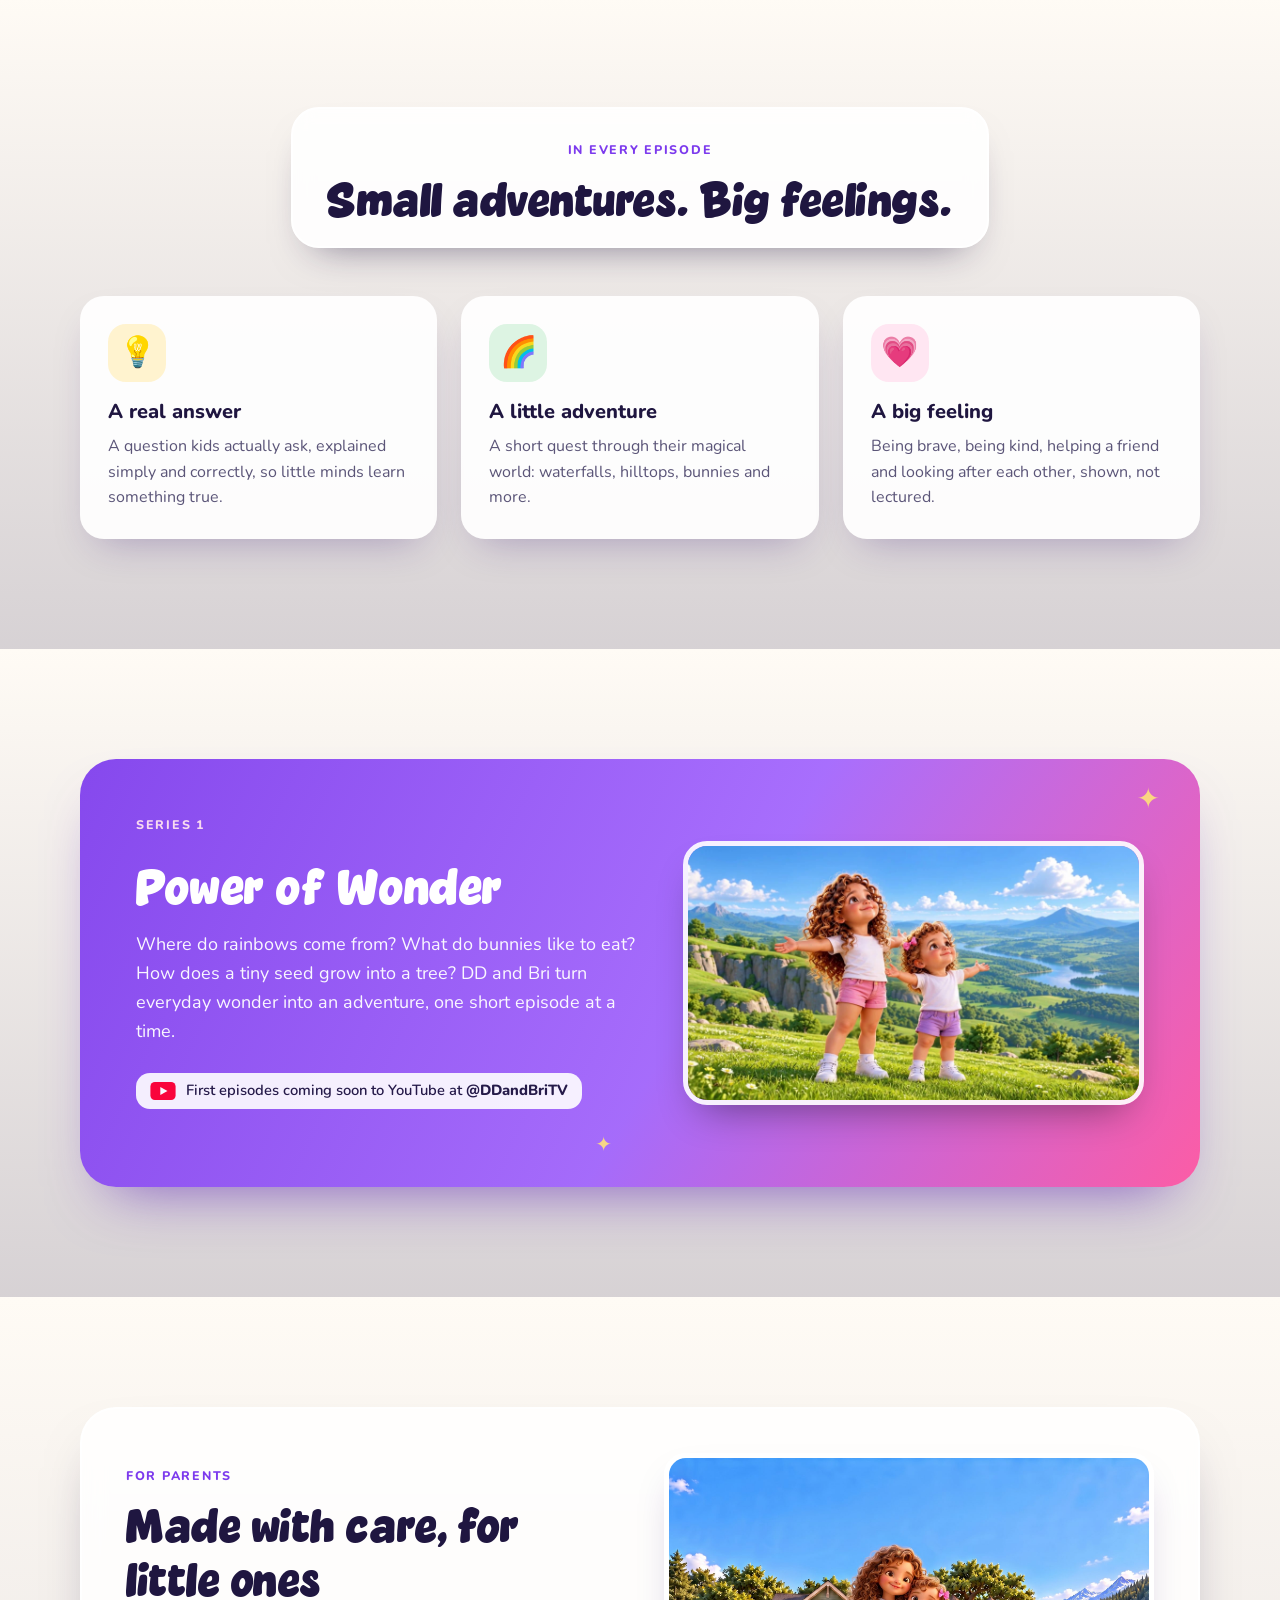
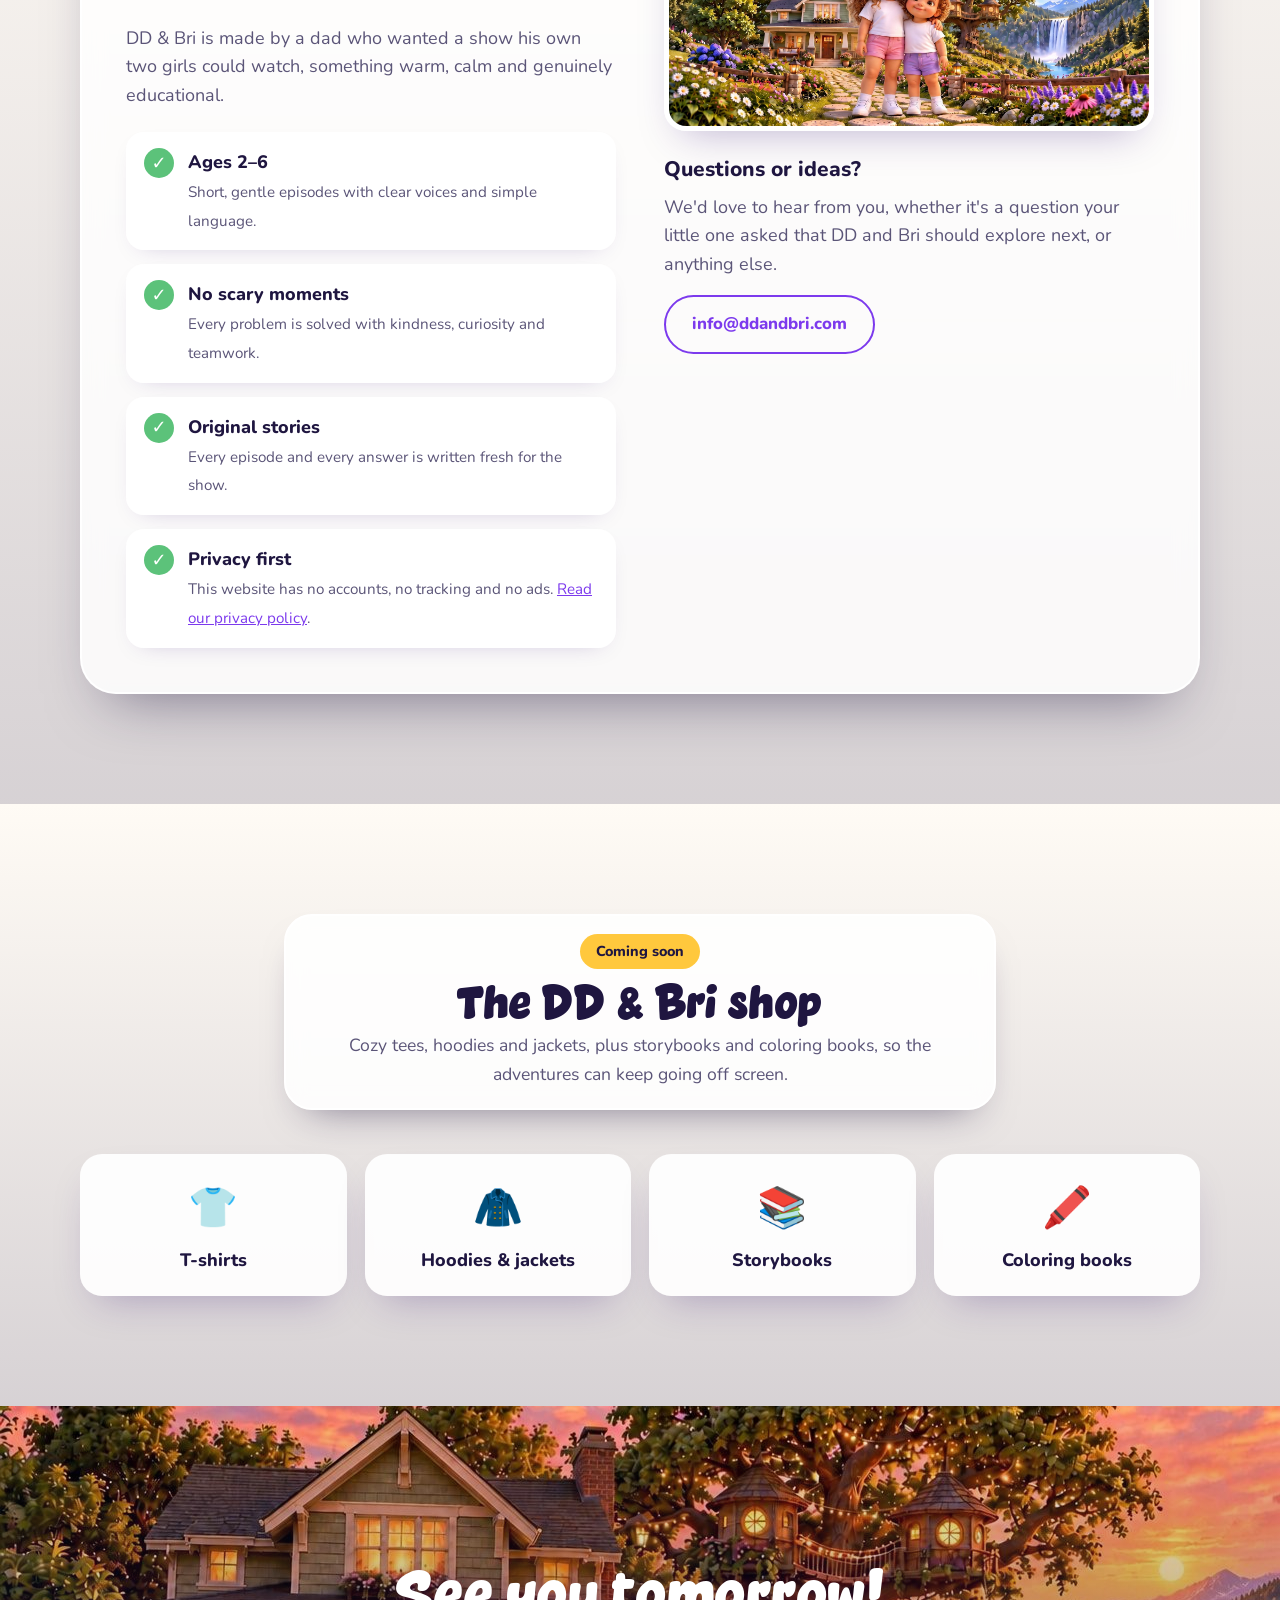
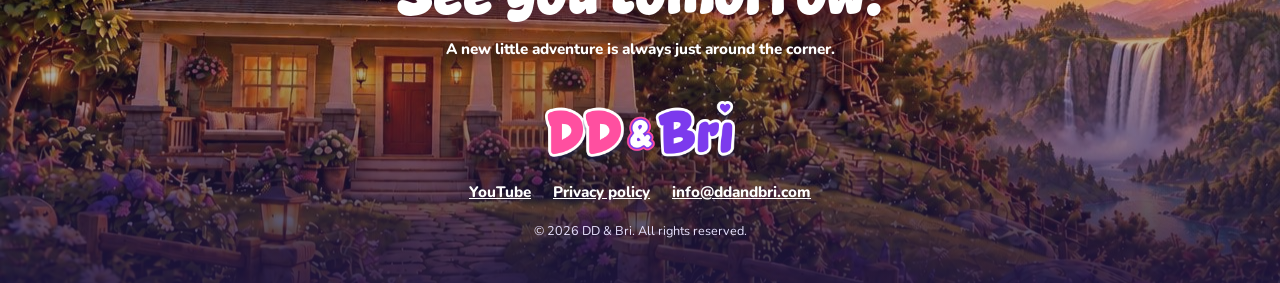
==== commit b2a4345b: "Hero v4: cloud-shaped Coming soon in the logo font, girls clear on all screens, cache-bust CSS Co-Au" ====
--- a/index.html
+++ b/index.html
@@ -14,7 +14,7 @@
 <link rel="apple-touch-icon" href="assets/apple-touch-icon.png">
 <link rel="preload" href="assets/fonts/vaseline-extra.woff2" as="font" type="font/woff2" crossorigin>
 <link rel="preload" href="assets/w-home-day.jpg" as="image">
-<link rel="stylesheet" href="assets/site.css">
+<link rel="stylesheet" href="assets/site.css?v=4">
 </head>
 <body>
 
@@ -33,12 +33,21 @@
   <span class="cloud c1"></span><span class="cloud c2"></span><span class="cloud c3"></span>
   <div class="wrap">
     <h1><img class="logo" src="assets/logo.png" alt="DD &amp; Bri"></h1>
-    <p class="soon-pill"><span aria-hidden="true">✨</span> Coming soon <span aria-hidden="true">✨</span></p>
+    <div class="cloud-badge" role="text" aria-label="Coming soon">
+      <svg class="cb-shape" viewBox="0 0 420 150" aria-hidden="true">
+        <g fill="#fff">
+          <circle cx="78" cy="92" r="46"/><circle cx="140" cy="62" r="54"/><circle cx="215" cy="50" r="60"/>
+          <circle cx="285" cy="66" r="52"/><circle cx="343" cy="94" r="42"/>
+          <rect x="60" y="80" width="300" height="58" rx="29"/>
+        </g>
+      </svg>
+      <span class="cb-text display" aria-hidden="true"><span class="cb-pink">Coming</span> <span class="cb-purple">soon</span></span>
+    </div>
     <div class="hero-copy">
       <p class="tag">Two sisters. One big world to wonder about.</p>
       <p class="sub">A gentle 3D-animated show for curious kids ages 2–6.</p>
       <p class="where">
-        <svg viewBox="0 0 28 20" aria-hidden="true"><rect width="28" height="20" rx="5" fill="#FF0033"/><path d="M11 5.5v9l8-4.5z" fill="#fff"/></svg>
+        <svg width="26" height="18" viewBox="0 0 28 20" aria-hidden="true"><rect width="28" height="20" rx="5" fill="#FF0033"/><path d="M11 5.5v9l8-4.5z" fill="#fff"/></svg>
         <span>Watch free on <b>YouTube</b>: search <b>“DD &amp; Bri”</b> or <b>@DDandBriTV</b></span>
       </p>
     </div>
@@ -97,7 +106,7 @@
         <h2 class="display">Power of Wonder</h2>
         <p>Where do rainbows come from? What do bunnies like to eat? How does a tiny seed grow into a tree? DD and Bri turn everyday wonder into an adventure, one short episode at a time.</p>
         <p class="where on-dark">
-          <svg viewBox="0 0 28 20" aria-hidden="true"><rect width="28" height="20" rx="5" fill="#FF0033"/><path d="M11 5.5v9l8-4.5z" fill="#fff"/></svg>
+          <svg width="26" height="18" viewBox="0 0 28 20" aria-hidden="true"><rect width="28" height="20" rx="5" fill="#FF0033"/><path d="M11 5.5v9l8-4.5z" fill="#fff"/></svg>
           <span>First episodes coming soon to YouTube at <b>@DDandBriTV</b></span>
         </p>
       </div>
--- a/assets/site.css
+++ b/assets/site.css
@@ -159,22 +159,29 @@
 .hero-copy{display:inline-block;margin-top:4px;padding:14px 26px 22px;border-radius:30px;background:rgba(31,22,64,.28);backdrop-filter:blur(8px);-webkit-backdrop-filter:blur(8px);max-width:720px}
 .hero-copy .sub{margin-bottom:18px}
 
-/* ===== Hero v3 (2026-11-10): girls visible, coming soon, info badge ===== */
-.hero.world-hero{padding-top:92px;background-position:center 92%}
-.hero.world-hero .logo{width:min(470px,80%);margin:0 auto}
-.soon-pill{display:table;margin:2px auto 12px;padding:7px 20px;border-radius:999px;background:#fff;color:var(--purple);
-  font-weight:800;letter-spacing:.06em;text-transform:uppercase;font-size:.95rem;box-shadow:0 10px 24px -10px rgba(31,22,64,.5)}
-.hero-copy{display:block;margin:0 auto;padding:12px 22px 14px;max-width:560px}
-.hero.world-hero .tag{font-size:clamp(1.05rem,2vw,1.35rem);margin:0 0 2px}
-.hero.world-hero .sub{margin:0 0 10px;font-size:.98rem}
-.where{display:inline-flex;align-items:center;gap:10px;margin:0;padding:9px 16px;border-radius:16px;background:rgba(255,255,255,.95);
-  color:var(--ink);font-weight:600;font-size:.95rem;line-height:1.35;text-align:left;cursor:default}
+/* ===== Hero v4 (2026-11-10): girls visible, cloud "Coming soon", info label ===== */
+.hero.world-hero{min-height:max(100svh,700px);padding-top:84px;background-position:center 92%}
+.hero.world-hero .logo{width:min(440px,78%,40vh);margin:0 auto}
+.cloud-badge{position:relative;width:min(400px,76%,38vh);margin:-14px auto 0;aspect-ratio:420/150;
+  filter:drop-shadow(0 10px 14px rgba(30,60,140,.28))}
+.cloud-badge .cb-shape{position:absolute;inset:0;width:100%;height:100%}
+.cloud-badge .cb-text{position:absolute;left:0;right:0;top:50%;transform:translateY(-38%);text-align:center;white-space:nowrap;
+  font-size:min(54px,10.4vw,5vh);line-height:1}
+.cb-pink,.cb-purple{paint-order:stroke fill;-webkit-text-stroke:0}
+.cb-pink{color:var(--pink);text-shadow:0 2px 0 #fff,0 -2px 0 #fff,2px 0 0 #fff,-2px 0 0 #fff,0 5px 0 var(--pink-deep),0 8px 10px rgba(31,22,64,.25)}
+.cb-purple{color:var(--purple);text-shadow:0 2px 0 #fff,0 -2px 0 #fff,2px 0 0 #fff,-2px 0 0 #fff,0 5px 0 var(--purple-deep),0 8px 10px rgba(31,22,64,.25)}
+.hero-copy{display:block;margin:4px auto 0;padding:10px 18px 12px;max-width:540px;border-radius:24px}
+.hero.world-hero .tag{font-size:clamp(1rem,1.8vw,1.25rem);margin:0 0 8px}
+.hero.world-hero .sub{display:none}
+.where{display:inline-flex;align-items:center;gap:10px;margin:0;padding:8px 14px;border-radius:14px;background:rgba(255,255,255,.95);
+  color:var(--ink);font-weight:600;font-size:.92rem;line-height:1.35;text-align:left;cursor:default}
 .where svg{width:26px;height:18px;flex:none}
 .where.on-dark{margin-top:6px}
 @media (max-width:860px){
-  .hero.world-hero{padding-top:80px;background-position:36% 100%}
-  .hero.world-hero .logo{width:min(300px,74%)}
-  .hero-copy{margin:0 16px;padding:10px 14px 12px}
-  .hero.world-hero .sub{display:none}
-  .where{font-size:.85rem;padding:8px 12px}
+  .hero.world-hero{padding-top:78px;background-position:36% 100%}
+  .hero.world-hero .logo{width:min(290px,72%)}
+  .cloud-badge{width:min(300px,78%)}
+  .cloud-badge .cb-text{font-size:min(40px,9.6vw)}
+  .hero-copy{margin:4px 16px 0;padding:10px 12px 12px}
+  .where{font-size:.84rem;padding:8px 10px}
 }
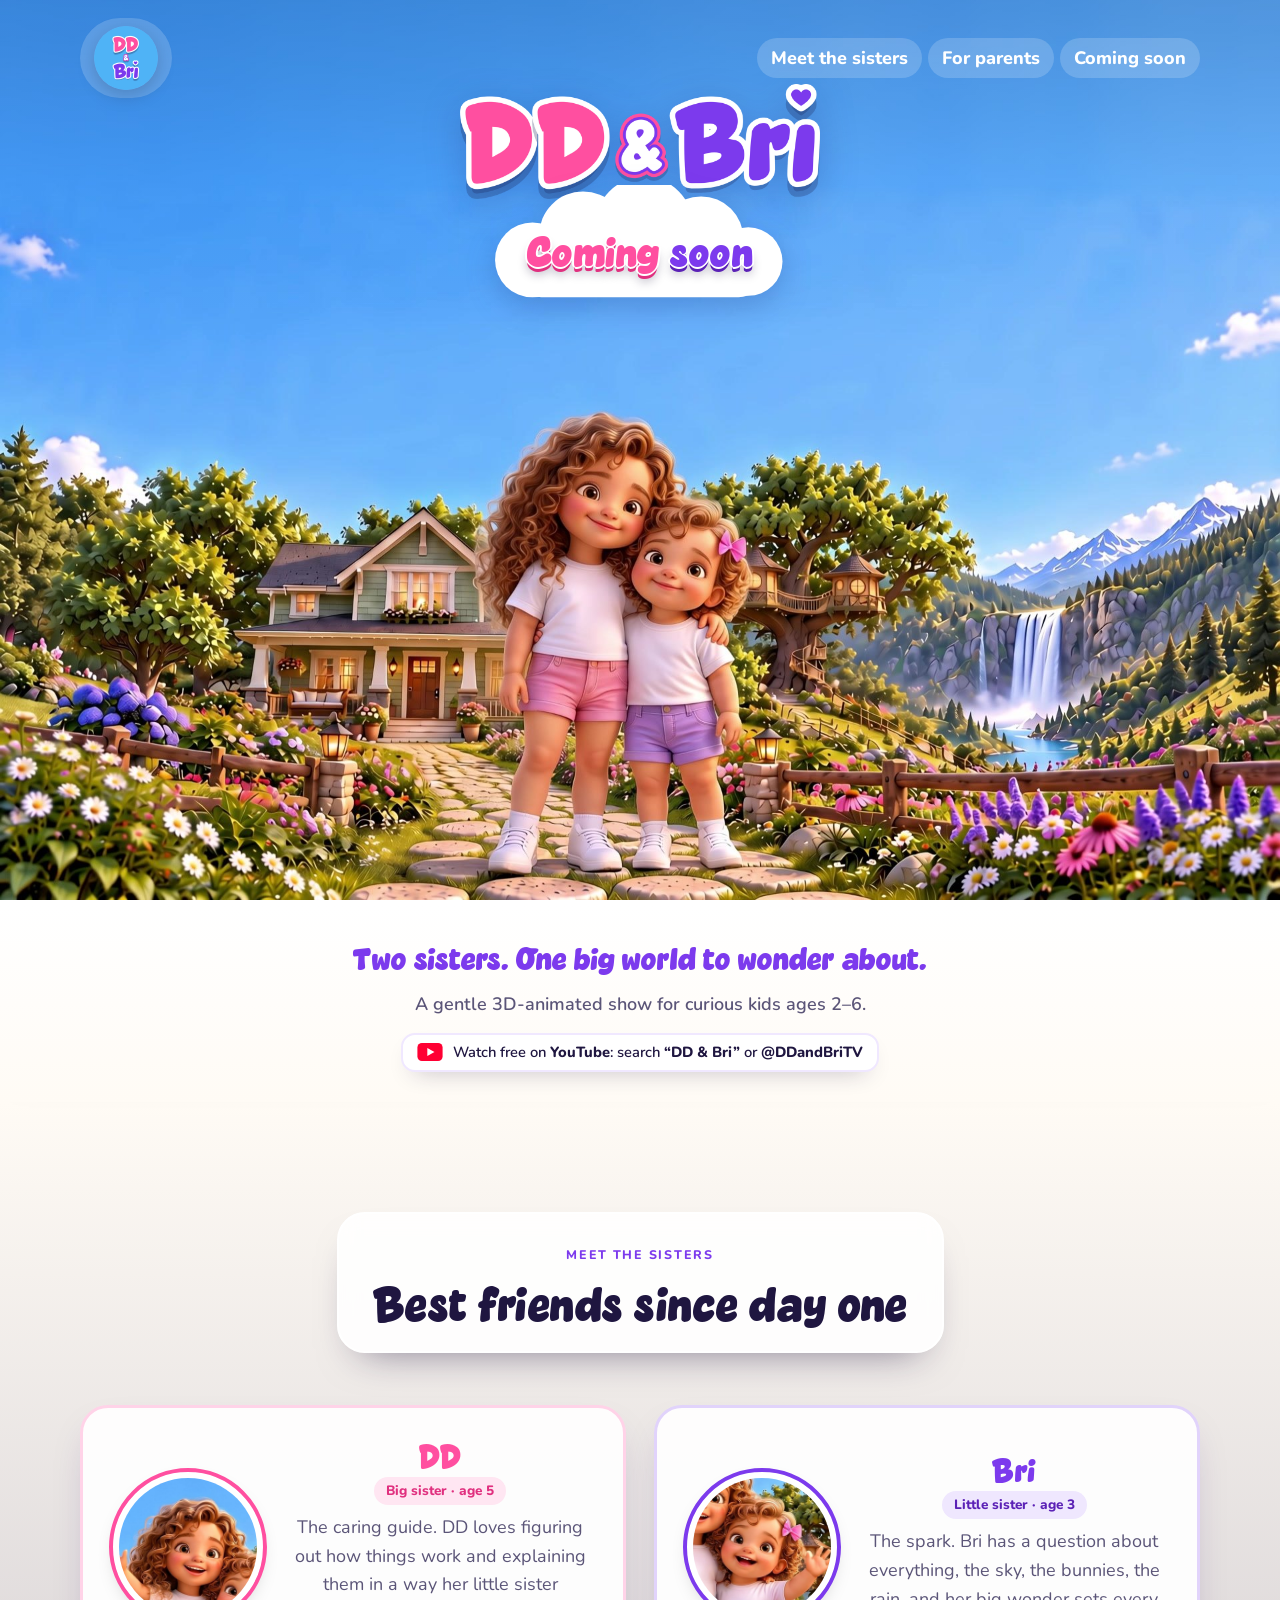
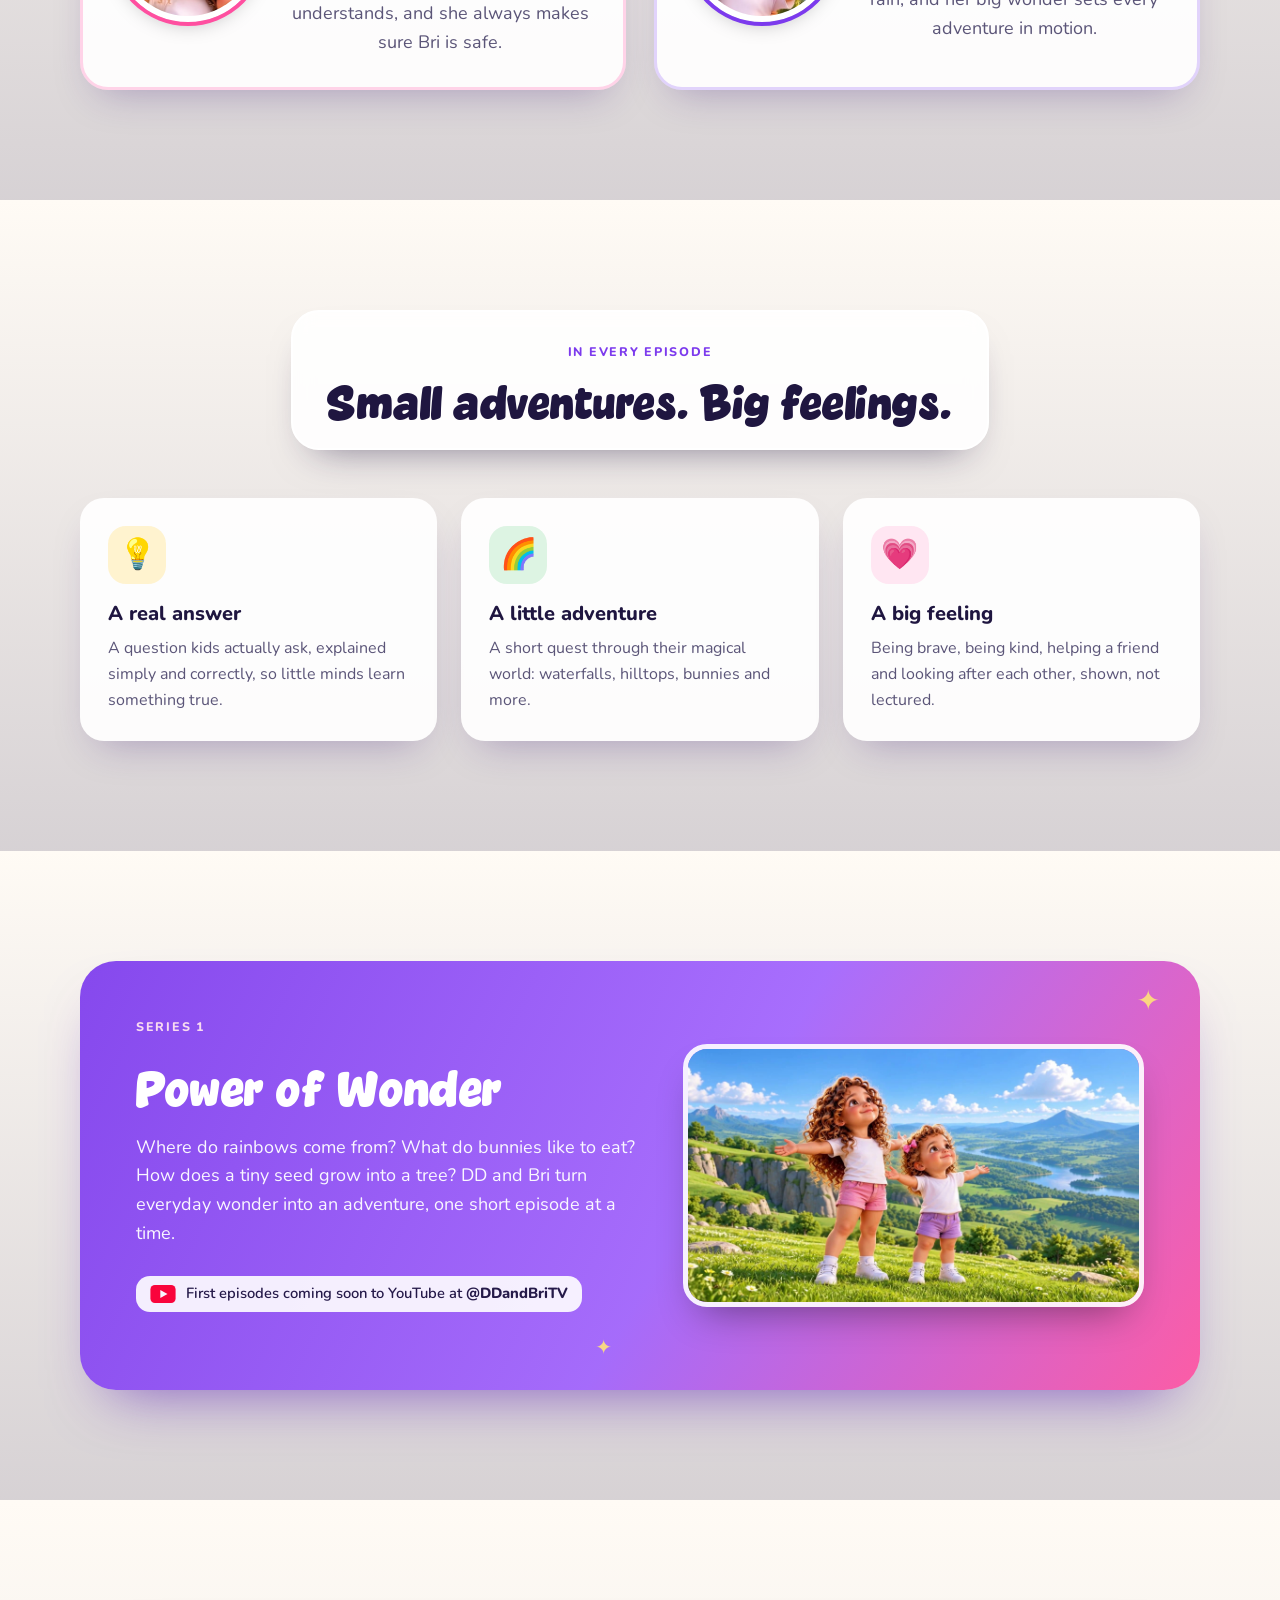
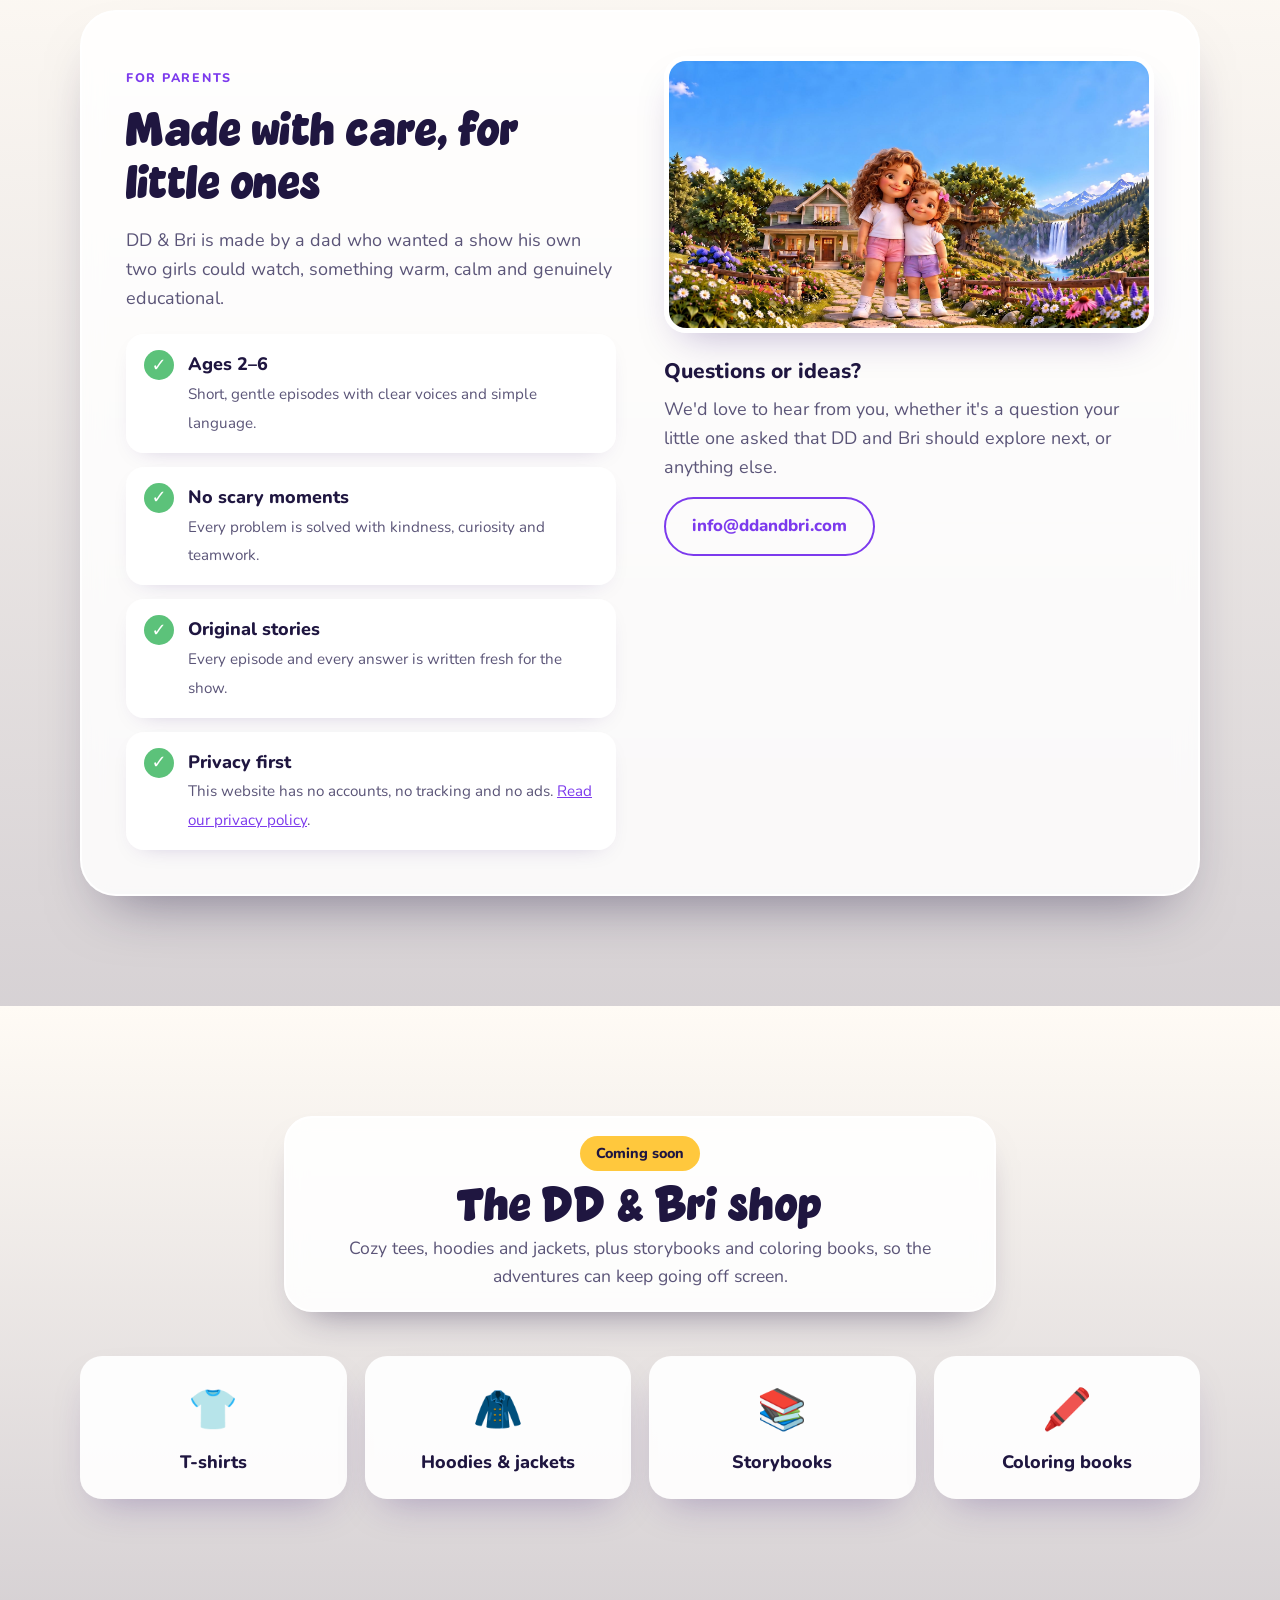
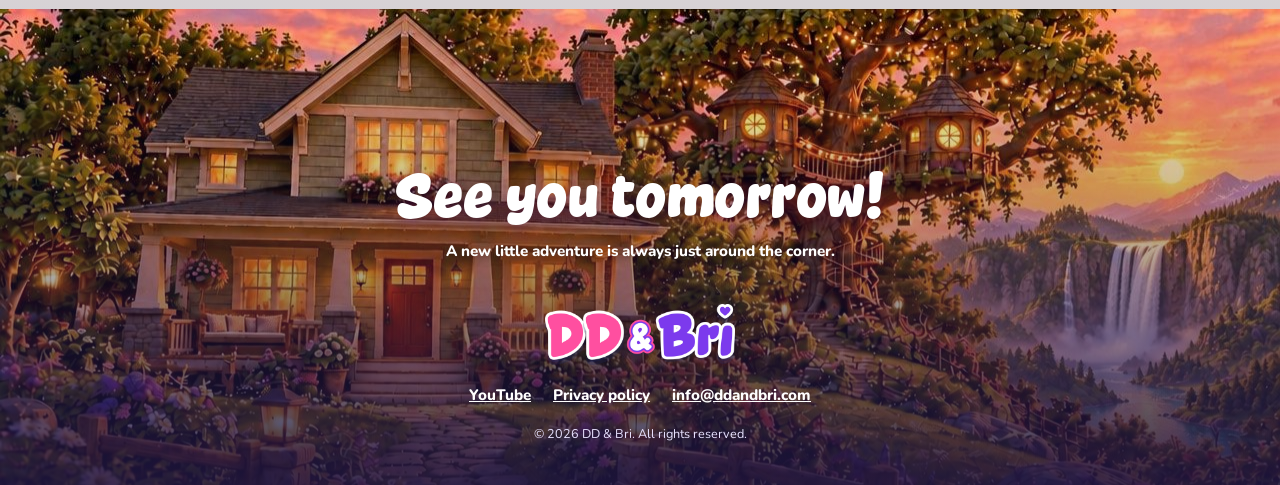
==== commit b09f27c4: "Hero: girls front and center like the outro; tagline + where-to-watch band below Co-Authored-By: Cla" ====
--- a/index.html
+++ b/index.html
@@ -13,8 +13,8 @@
 <link rel="icon" href="assets/favicon.png">
 <link rel="apple-touch-icon" href="assets/apple-touch-icon.png">
 <link rel="preload" href="assets/fonts/vaseline-extra.woff2" as="font" type="font/woff2" crossorigin>
-<link rel="preload" href="assets/w-home-day.jpg" as="image">
-<link rel="stylesheet" href="assets/site.css?v=4">
+<link rel="preload" href="assets/hero-girls.jpg" as="image">
+<link rel="stylesheet" href="assets/site.css?v=5">
 </head>
 <body>
 
@@ -43,17 +43,21 @@
       </svg>
       <span class="cb-text display" aria-hidden="true"><span class="cb-pink">Coming</span> <span class="cb-purple">soon</span></span>
     </div>
-    <div class="hero-copy">
-      <p class="tag">Two sisters. One big world to wonder about.</p>
-      <p class="sub">A gentle 3D-animated show for curious kids ages 2–6.</p>
-      <p class="where">
-        <svg width="26" height="18" viewBox="0 0 28 20" aria-hidden="true"><rect width="28" height="20" rx="5" fill="#FF0033"/><path d="M11 5.5v9l8-4.5z" fill="#fff"/></svg>
-        <span>Watch free on <b>YouTube</b>: search <b>“DD &amp; Bri”</b> or <b>@DDandBriTV</b></span>
-      </p>
-    </div>
   </div>
   <a class="scroll-cue" href="#meet">Come explore ↓</a>
 </section>
+
+<section class="hero-band" aria-label="Where to watch">
+  <div class="wrap">
+    <p class="tag">Two sisters. One big world to wonder about.</p>
+    <p class="sub">A gentle 3D-animated show for curious kids ages 2–6.</p>
+    <p class="where">
+      <svg width="26" height="18" viewBox="0 0 28 20" aria-hidden="true"><rect width="28" height="20" rx="5" fill="#FF0033"/><path d="M11 5.5v9l8-4.5z" fill="#fff"/></svg>
+      <span>Watch free on <b>YouTube</b>: search <b>“DD &amp; Bri”</b> or <b>@DDandBriTV</b></span>
+    </p>
+  </div>
+</section>
+
 
 <section id="meet" class="world" style="background-image:url(assets/waterfall.jpg)">
   <div class="wrap center">
--- a/assets/site.css
+++ b/assets/site.css
@@ -160,7 +160,9 @@
 .hero-copy .sub{margin-bottom:18px}
 
 /* ===== Hero v4 (2026-11-10): girls visible, cloud "Coming soon", info label ===== */
-.hero.world-hero{min-height:max(100svh,700px);padding-top:84px;background-position:center 92%}
+.hero.world-hero{min-height:max(100svh,640px);padding-top:84px;background:#2f7fd6 url(hero-girls.jpg) center bottom/cover no-repeat}
+.hero.world-hero::before{background:linear-gradient(180deg,rgba(40,120,220,.25) 0%,rgba(0,0,0,0) 35%)}
+
 .hero.world-hero .logo{width:min(440px,78%,40vh);margin:0 auto}
 .cloud-badge{position:relative;width:min(400px,76%,38vh);margin:-14px auto 0;aspect-ratio:420/150;
   filter:drop-shadow(0 10px 14px rgba(30,60,140,.28))}
@@ -178,10 +180,17 @@
 .where svg{width:26px;height:18px;flex:none}
 .where.on-dark{margin-top:6px}
 @media (max-width:860px){
-  .hero.world-hero{padding-top:78px;background-position:36% 100%}
+  .hero.world-hero{padding-top:78px;min-height:88svh;background-position:48% 100%}
   .hero.world-hero .logo{width:min(290px,72%)}
   .cloud-badge{width:min(300px,78%)}
   .cloud-badge .cb-text{font-size:min(40px,9.6vw)}
   .hero-copy{margin:4px 16px 0;padding:10px 12px 12px}
   .where{font-size:.84rem;padding:8px 10px}
 }
+
+.hero-band{background:linear-gradient(180deg,#fff 0%,var(--cream) 100%);text-align:center;padding:26px 0 30px;border-top:6px solid #fff;box-shadow:0 -12px 30px -18px rgba(31,22,64,.4)}
+.hero-band .tag{font-family:"Vaseline Extra",Nunito,sans-serif;font-size:clamp(1.4rem,3vw,2.1rem);color:var(--purple);margin:0 0 4px}
+.hero-band .sub{margin:0 0 14px;color:var(--ink-soft);font-weight:600}
+.hero-band .where{background:#fff;border:2px solid #f0e8ff;box-shadow:0 10px 24px -14px rgba(31,22,64,.45)}
+
+.hero.world-hero .scroll-cue{display:none}
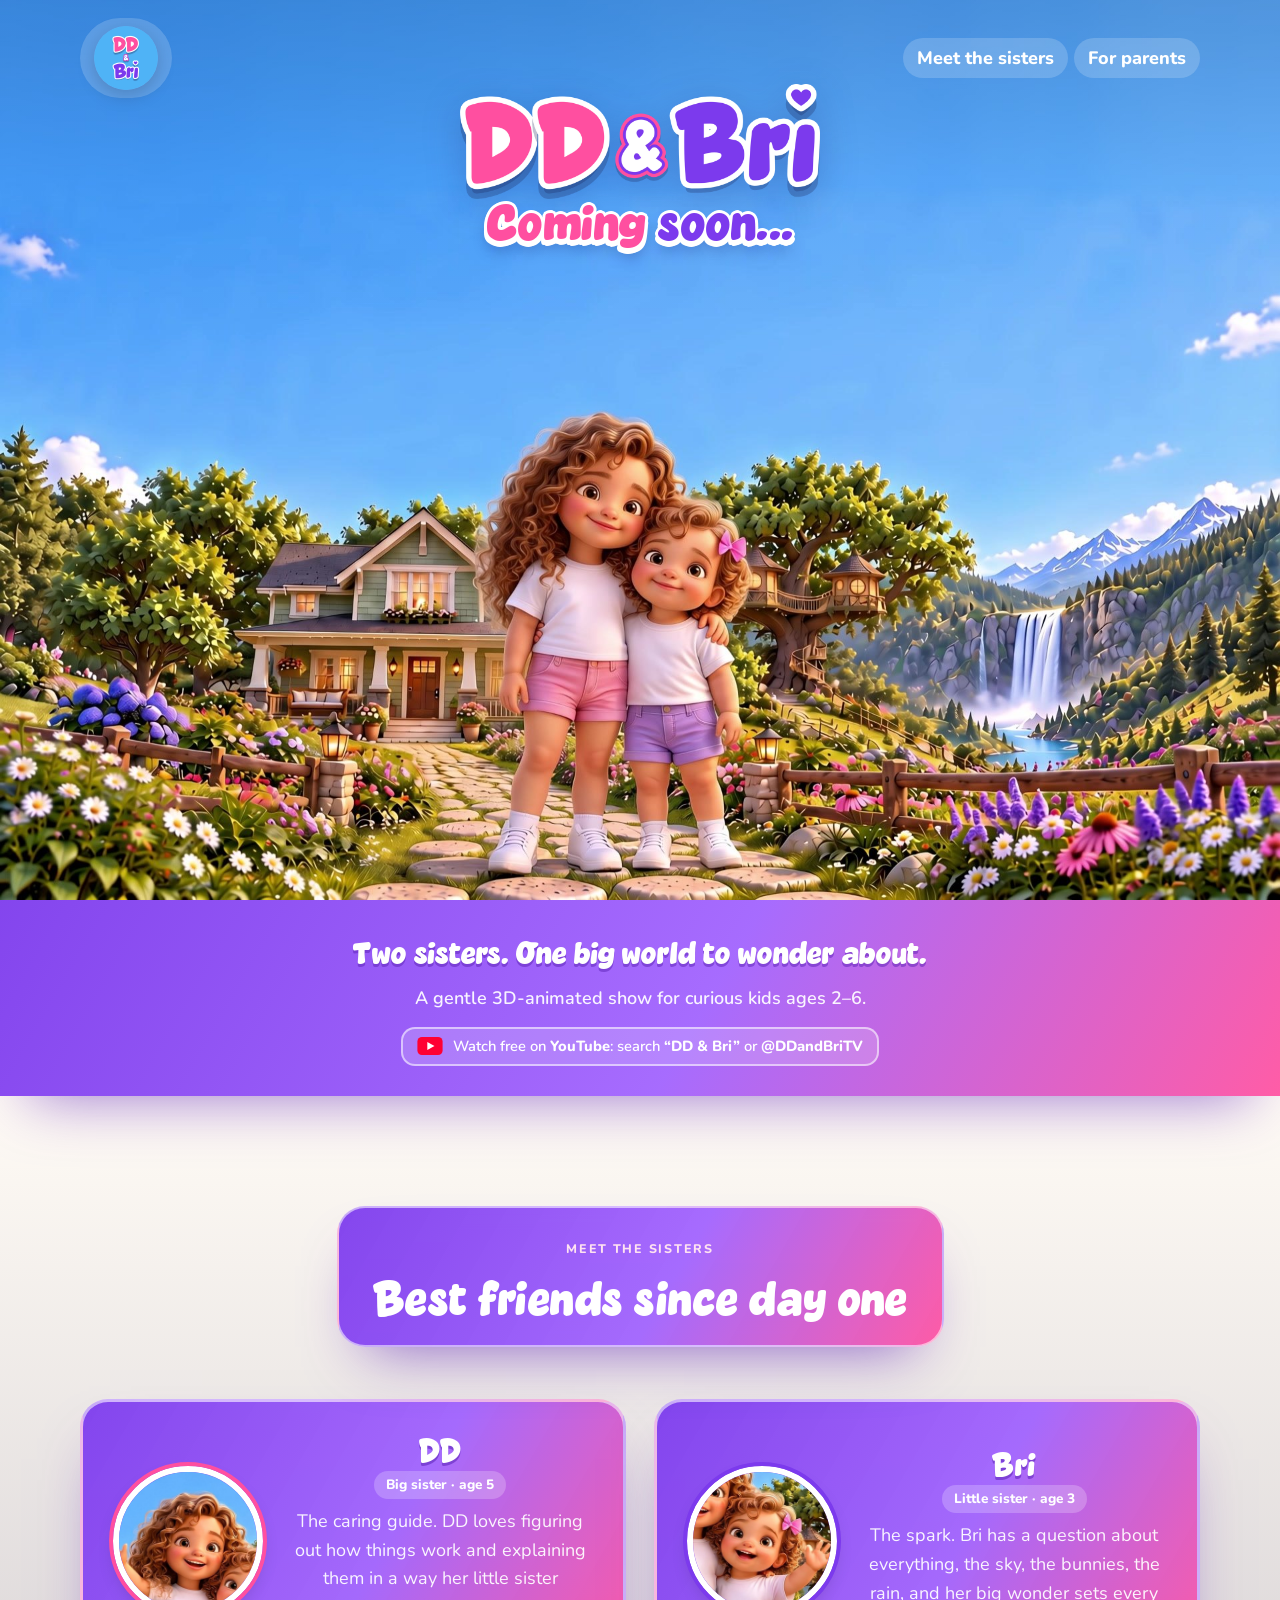
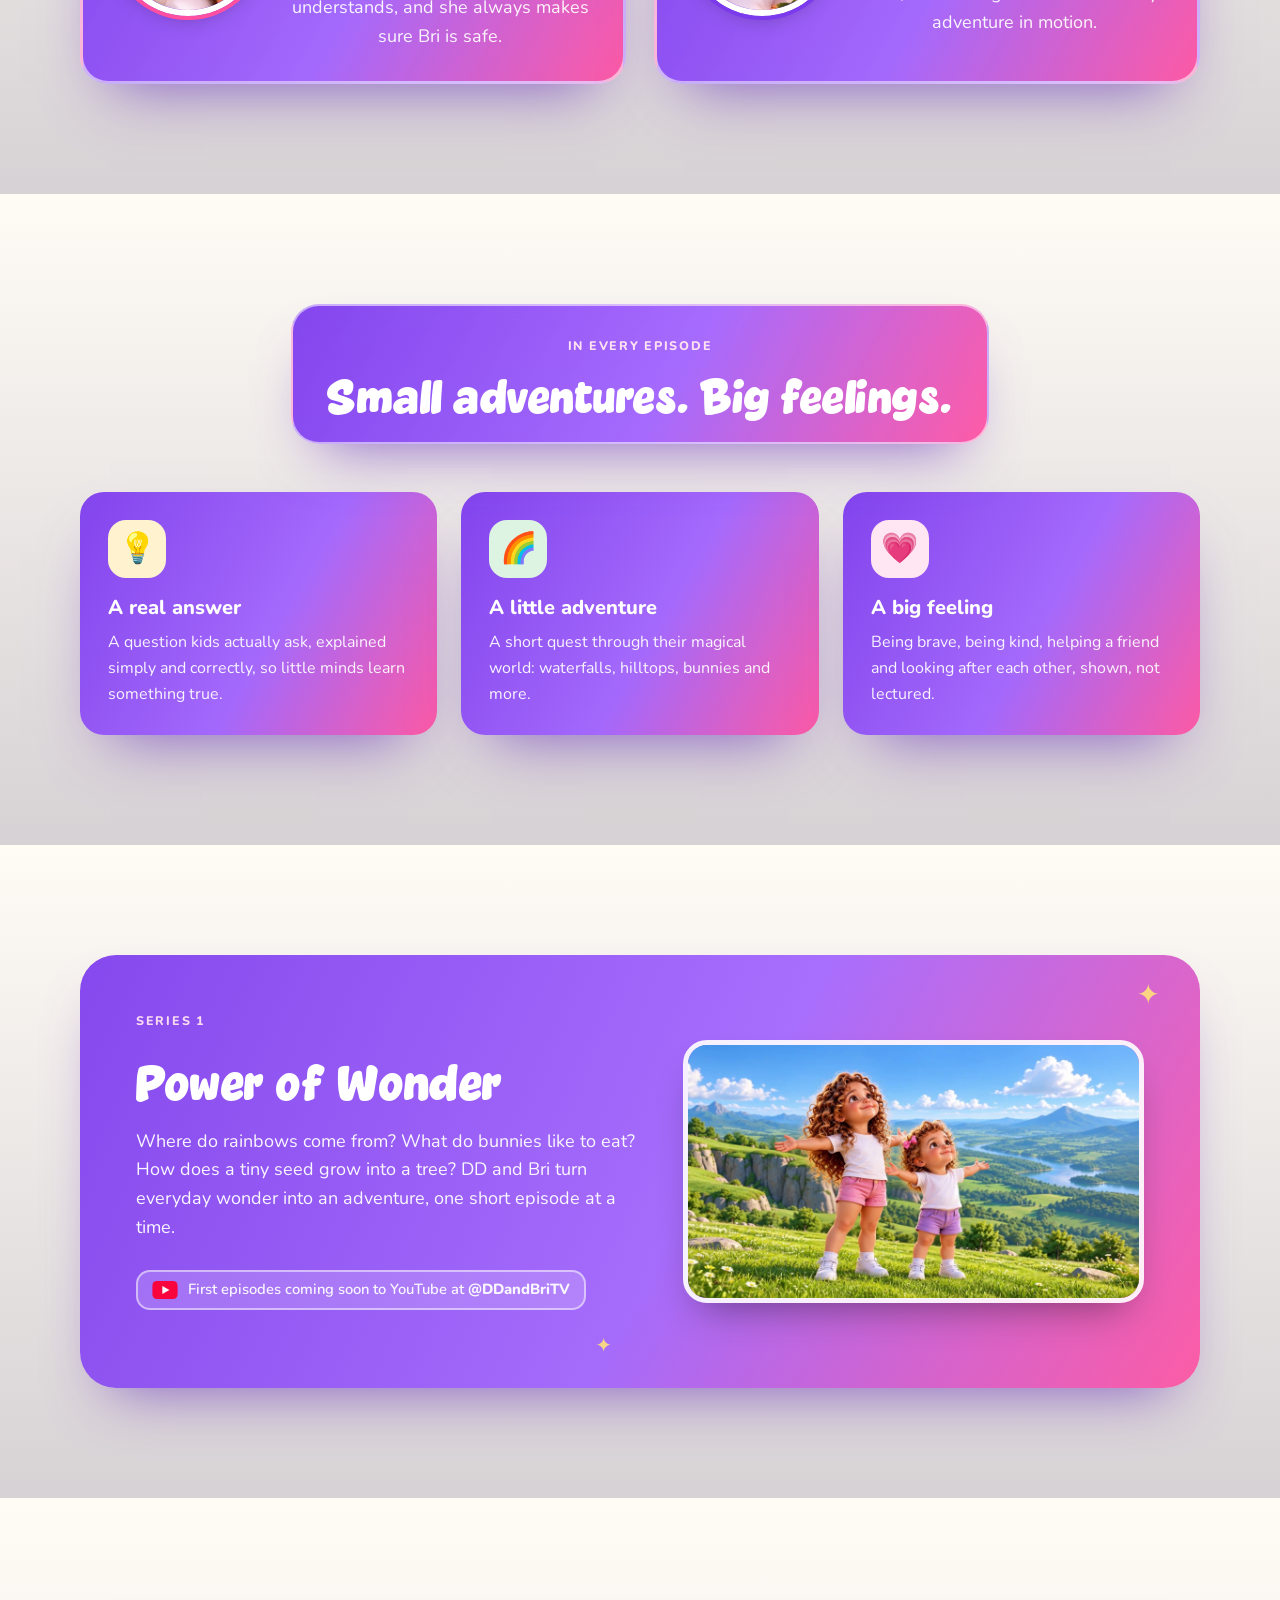
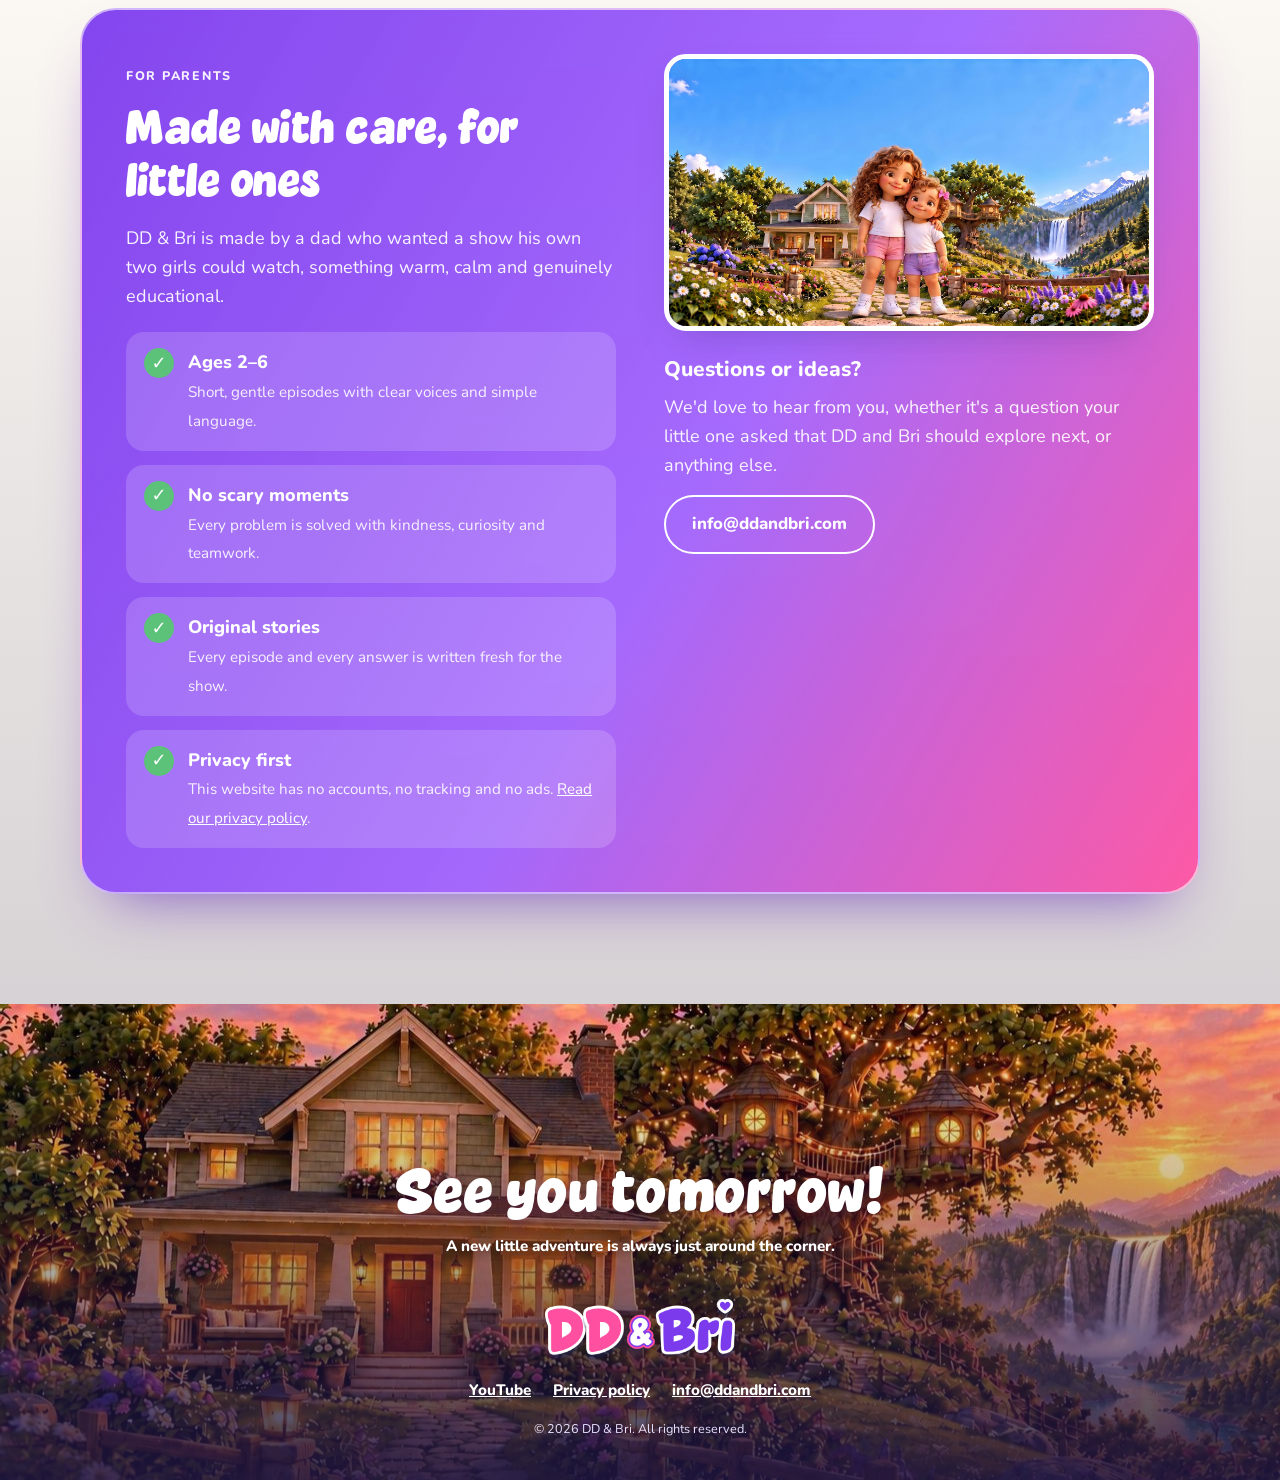
==== commit a40febeb: "Coming soon... as logo-style text, purple-pink boxes, remove shop teaser Co-Authored-By: Claude Opus" ====
--- a/index.html
+++ b/index.html
@@ -14,7 +14,7 @@
 <link rel="apple-touch-icon" href="assets/apple-touch-icon.png">
 <link rel="preload" href="assets/fonts/vaseline-extra.woff2" as="font" type="font/woff2" crossorigin>
 <link rel="preload" href="assets/hero-girls.jpg" as="image">
-<link rel="stylesheet" href="assets/site.css?v=5">
+<link rel="stylesheet" href="assets/site.css?v=6">
 </head>
 <body>
 
@@ -24,7 +24,6 @@
     <ul>
       <li><a href="#meet">Meet the sisters</a></li>
       <li><a href="#parents">For parents</a></li>
-      <li><a href="#soon">Coming soon</a></li>
     </ul>
   </div>
 </header>
@@ -33,16 +32,7 @@
   <span class="cloud c1"></span><span class="cloud c2"></span><span class="cloud c3"></span>
   <div class="wrap">
     <h1><img class="logo" src="assets/logo.png" alt="DD &amp; Bri"></h1>
-    <div class="cloud-badge" role="text" aria-label="Coming soon">
-      <svg class="cb-shape" viewBox="0 0 420 150" aria-hidden="true">
-        <g fill="#fff">
-          <circle cx="78" cy="92" r="46"/><circle cx="140" cy="62" r="54"/><circle cx="215" cy="50" r="60"/>
-          <circle cx="285" cy="66" r="52"/><circle cx="343" cy="94" r="42"/>
-          <rect x="60" y="80" width="300" height="58" rx="29"/>
-        </g>
-      </svg>
-      <span class="cb-text display" aria-hidden="true"><span class="cb-pink">Coming</span> <span class="cb-purple">soon</span></span>
-    </div>
+    <p class="soon-title display"><span class="cb-pink">Coming</span> <span class="cb-purple">soon...</span></p>
   </div>
   <a class="scroll-cue" href="#meet">Come explore ↓</a>
 </section>
@@ -143,22 +133,6 @@
   </div>
 </section>
 
-<section id="soon" class="world" style="background-image:url(assets/w-porch.jpg);background-position:center 30%">
-  <div class="wrap center">
-    <div class="sign">
-      <span class="pill">Coming soon</span>
-      <h2 class="display">The DD &amp; Bri shop</h2>
-      <p class="lede" style="margin-top:4px">Cozy tees, hoodies and jackets, plus storybooks and coloring books, so the adventures can keep going off screen.</p>
-    </div>
-    <div class="soon">
-      <div><span class="em" aria-hidden="true">👕</span>T-shirts</div>
-      <div><span class="em" aria-hidden="true">🧥</span>Hoodies &amp; jackets</div>
-      <div><span class="em" aria-hidden="true">📚</span>Storybooks</div>
-      <div><span class="em" aria-hidden="true">🖍️</span>Coloring books</div>
-    </div>
-  </div>
-</section>
-
 <footer class="site-foot">
   <div class="wrap">
     <p class="display bye">See you tomorrow!</p>
--- a/assets/site.css
+++ b/assets/site.css
@@ -194,3 +194,27 @@
 .hero-band .where{background:#fff;border:2px solid #f0e8ff;box-shadow:0 10px 24px -14px rgba(31,22,64,.45)}
 
 .hero.world-hero .scroll-cue{display:none}
+
+/* ===== v6 (2026-11-10): text-only Coming soon..., purple-pink boxes everywhere ===== */
+.soon-title{margin:-4px auto 0;font-size:min(64px,11vw,6vh);line-height:1;position:relative;z-index:2}
+.soon-title .cb-pink{color:var(--pink)}
+.soon-title .cb-purple{color:var(--purple)}
+.soon-title .cb-pink,.soon-title .cb-purple{text-shadow:
+  3px 0 0 #fff,-3px 0 0 #fff,0 3px 0 #fff,0 -3px 0 #fff,2px 2px 0 #fff,-2px 2px 0 #fff,2px -2px 0 #fff,-2px -2px 0 #fff,
+  0 6px 0 #fff,3px 5px 0 #fff,-3px 5px 0 #fff,0 10px 14px rgba(30,40,120,.35)}
+:root{--wonder:linear-gradient(120deg,rgba(124,58,237,.94),rgba(157,92,255,.9) 55%,rgba(255,79,160,.92))}
+.world .sign,.world .sister,.world .feature,.world .glass,.hero-band{background:var(--wonder)!important;color:#fff;border-color:rgba(255,255,255,.55)!important;
+  box-shadow:0 30px 60px -30px rgba(91,33,182,.7)}
+.world .sign .eyebrow,.world .glass .eyebrow{color:#FFE2F1}
+.world .sign h2,.world .glass h2,.world .glass h3,.world .feature h3{color:#fff}
+.world .sister h3{color:#fff;text-shadow:0 3px 0 rgba(91,33,182,.55)}
+.world .sister p,.world .feature p,.world .glass p,.world .lede{color:rgba(255,255,255,.93)!important}
+.world .sister .age{background:rgba(255,255,255,.22)!important;color:#fff!important}
+.world .checks li{background:rgba(255,255,255,.16)!important;box-shadow:none}
+.world .checks small{color:rgba(255,255,255,.9)}
+.world .glass a:not(.btn){color:#fff;text-decoration:underline}
+.world .glass .btn-ghost{color:#fff!important;border-color:#fff!important}
+.hero-band{border-top:0}
+.hero-band .tag{color:#fff;text-shadow:0 3px 0 rgba(91,33,182,.5)}
+.hero-band .sub{color:rgba(255,255,255,.93)}
+.hero-band .where,.where.on-dark{background:rgba(255,255,255,.18);border:2px solid rgba(255,255,255,.55);color:#fff;box-shadow:none}
